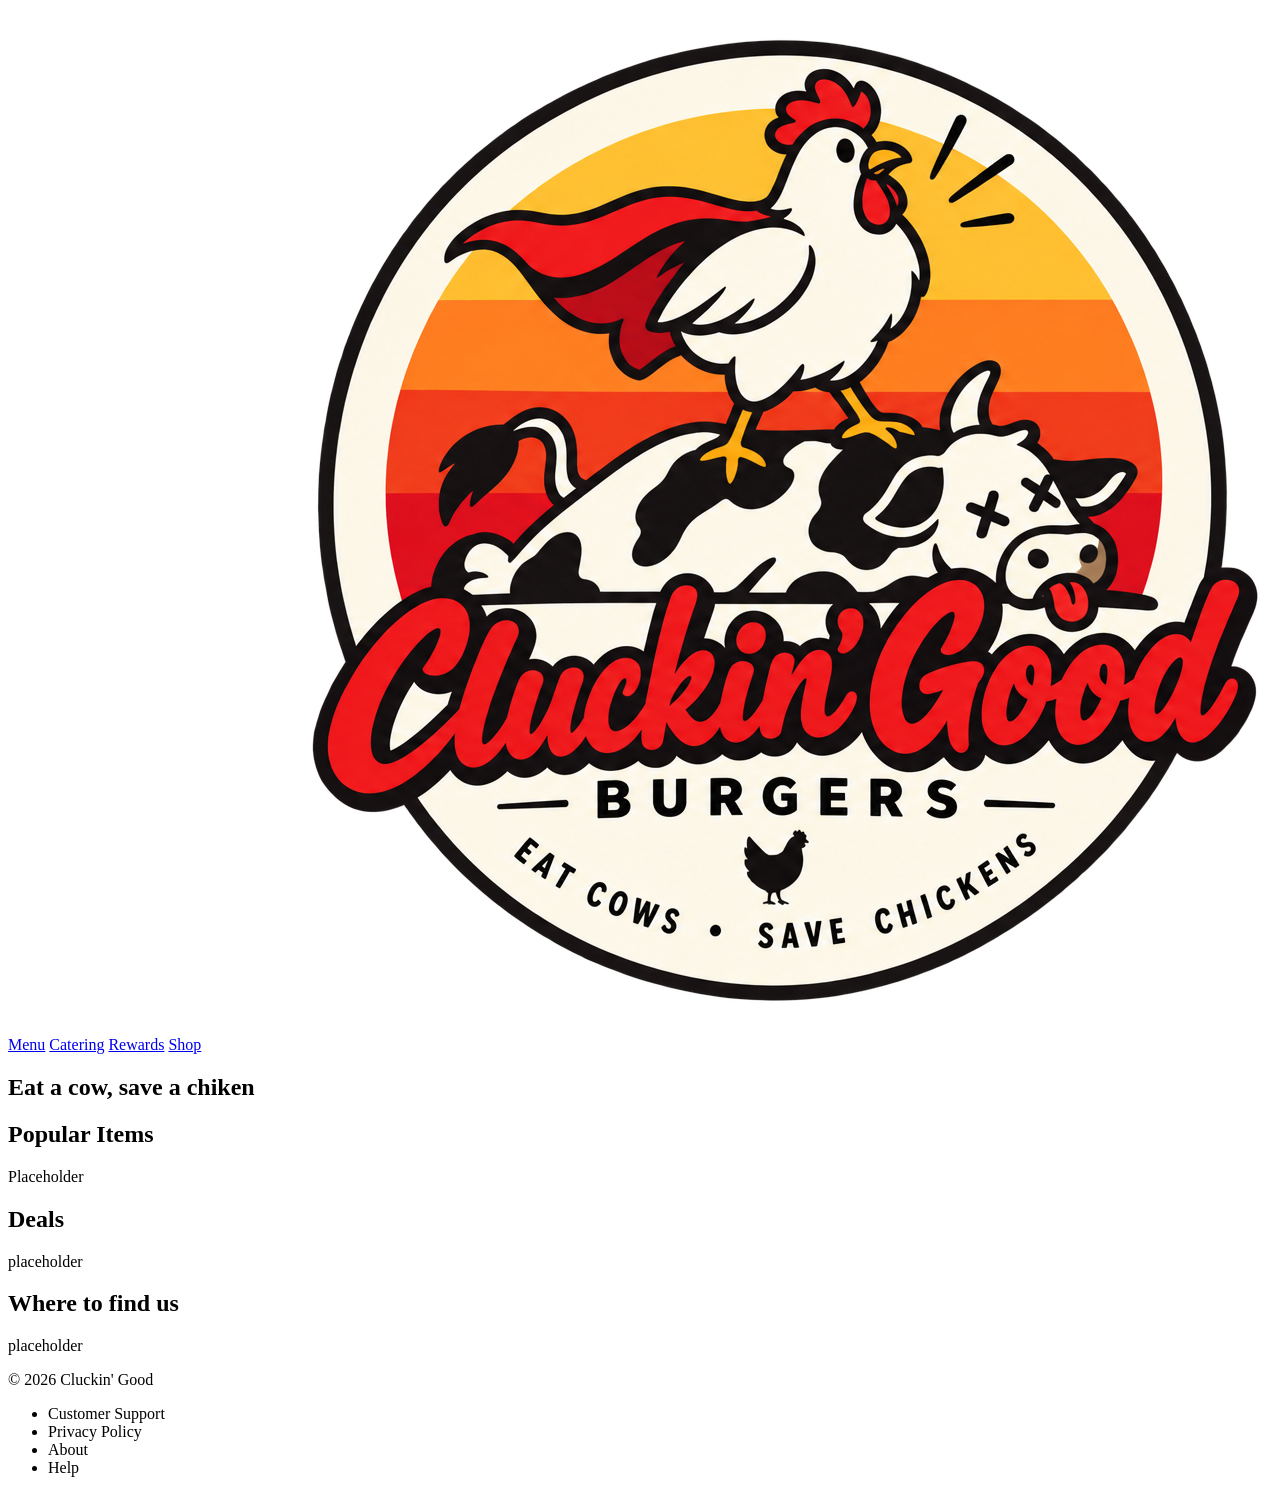
==== index.html @ f7edbb4a "structured main index, layout complete." ====
<!DOCTYPE html>
<html lang="en">
<head>
    <meta charset="UTF-8">
    <meta name="viewport" content="width=device-width, initial-scale=1.0">
    <title>Document</title>
</head>
<body>
    <header>
        <a class="logo"><img src="resources/logo.png"></a>
        <nav>
            <a href="#">Menu</a>
            <a href="#">Catering</a>
            <a href="#">Rewards</a>
            <a href="#">Shop</a>
        </nav>
    </header>
    <section class="hero">
        <h1>Eat a cow, save a chiken</h1>
    </section>
    <section class="popular">
        <h2>Popular Items</h2>
        <p>Placeholder</p>
        <div class="popImg">
            <figure class="images">
                <figcaption></figcaption>
            </figure>
            <figure class="images">
                <figcaption></figcaption>
            </figure>
            <figure class="images">
                <figcaption></figcaption>
            </figure>
        </div>
    </section>
    <section class="deals">
        <h2>Deals</h2>
        <p>placeholder</p>
        <div class="dealImg">
            <figure class="images">
                <figcaption></figcaption>
            </figure>
            <figure class="images">
                <figcaption></figcaption>
            </figure>
            <figure class="images">
                <figcaption></figcaption>
            </figure>
        </div>
    </section>
    <section class="location">
        <h2>Where to find us</h2>
        <p>placeholder</p>
        <div class="locImg">
            <figure class="images">
                <figcaption></figcaption>
            </figure>
            <figure class="images">
                <figcaption></figcaption>
            </figure>
            <figure class="images">
                <figcaption></figcaption>
            </figure>
        </div>
    </section>
    <footer>
        <p>&copy; 2026 Cluckin' Good</p>
        <ul class="legalNav">
            <li><a href="#"></a>Customer Support</li>
            <li><a href="#"></a>Privacy Policy</li>
            <li><a href="#"></a>About</li>
            <li><a href="#"></a>Help</li>
        </ul>
    </footer>
</body>
</html>
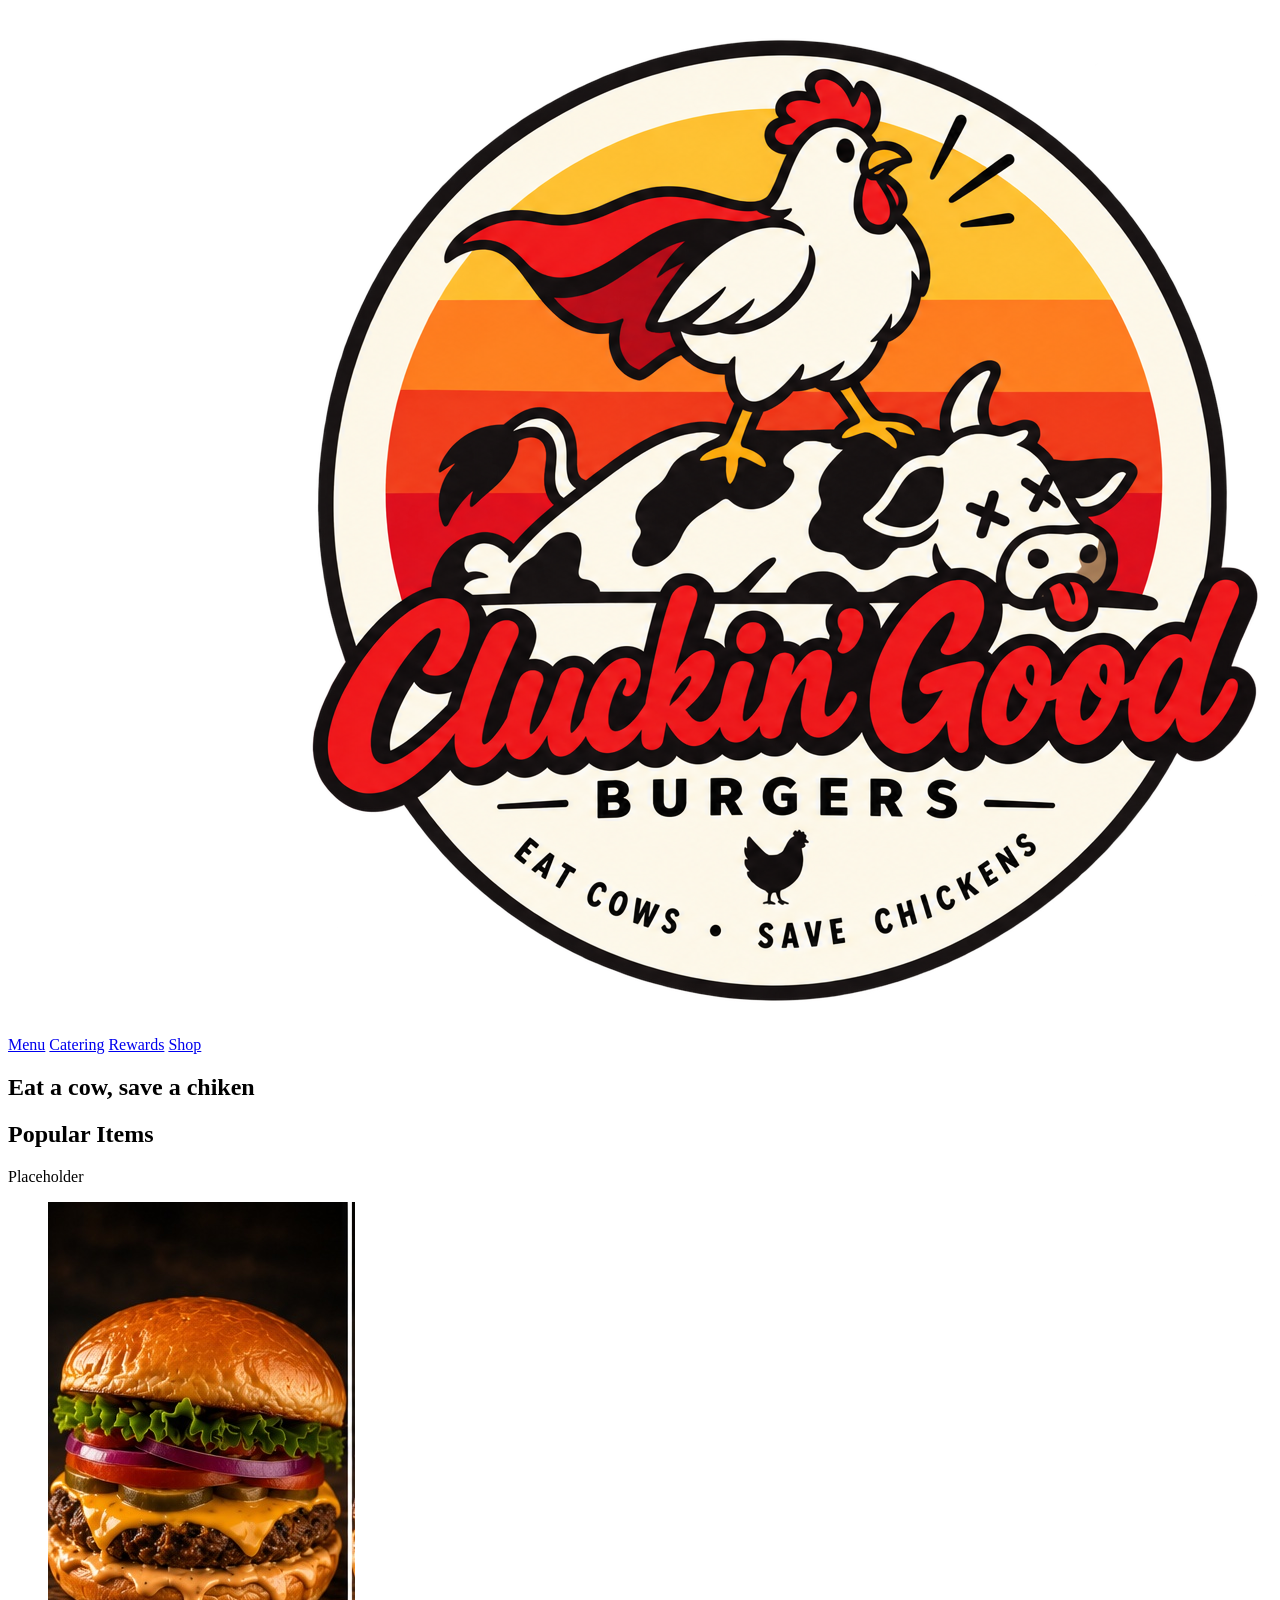
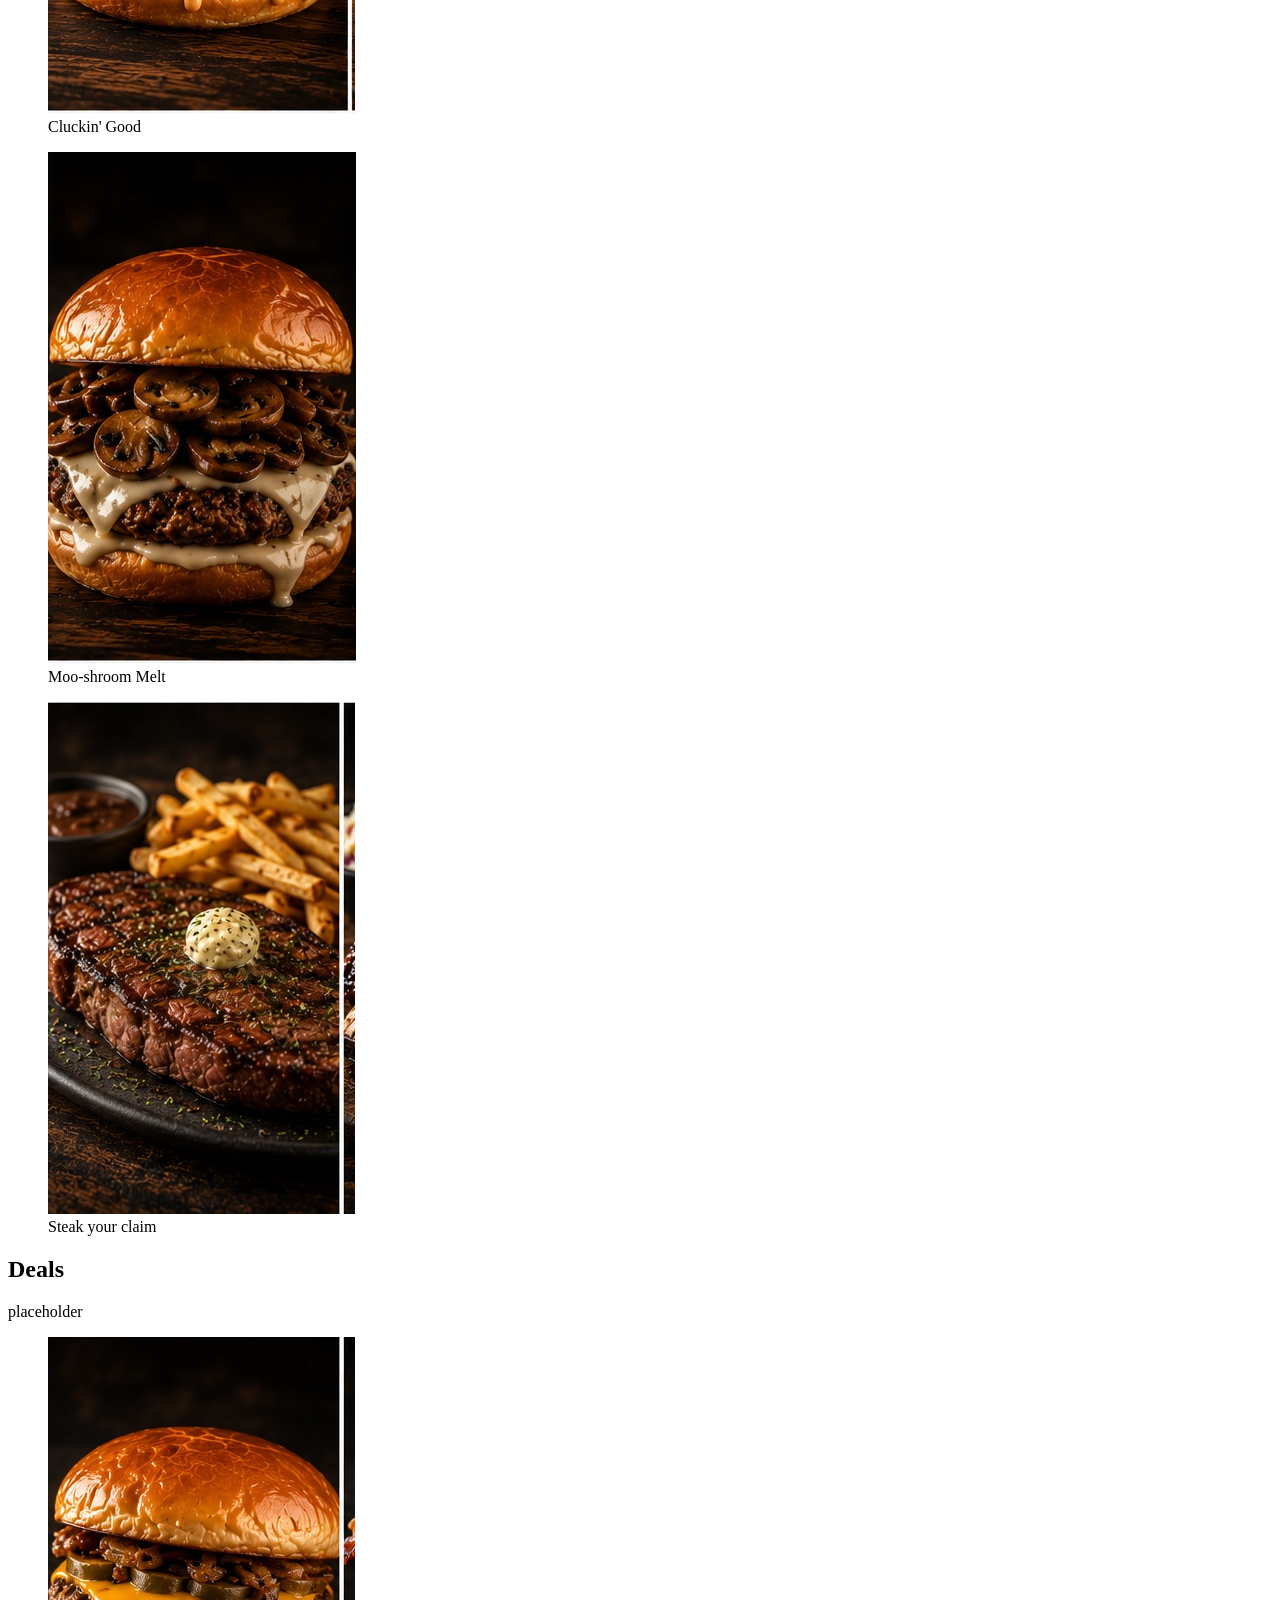
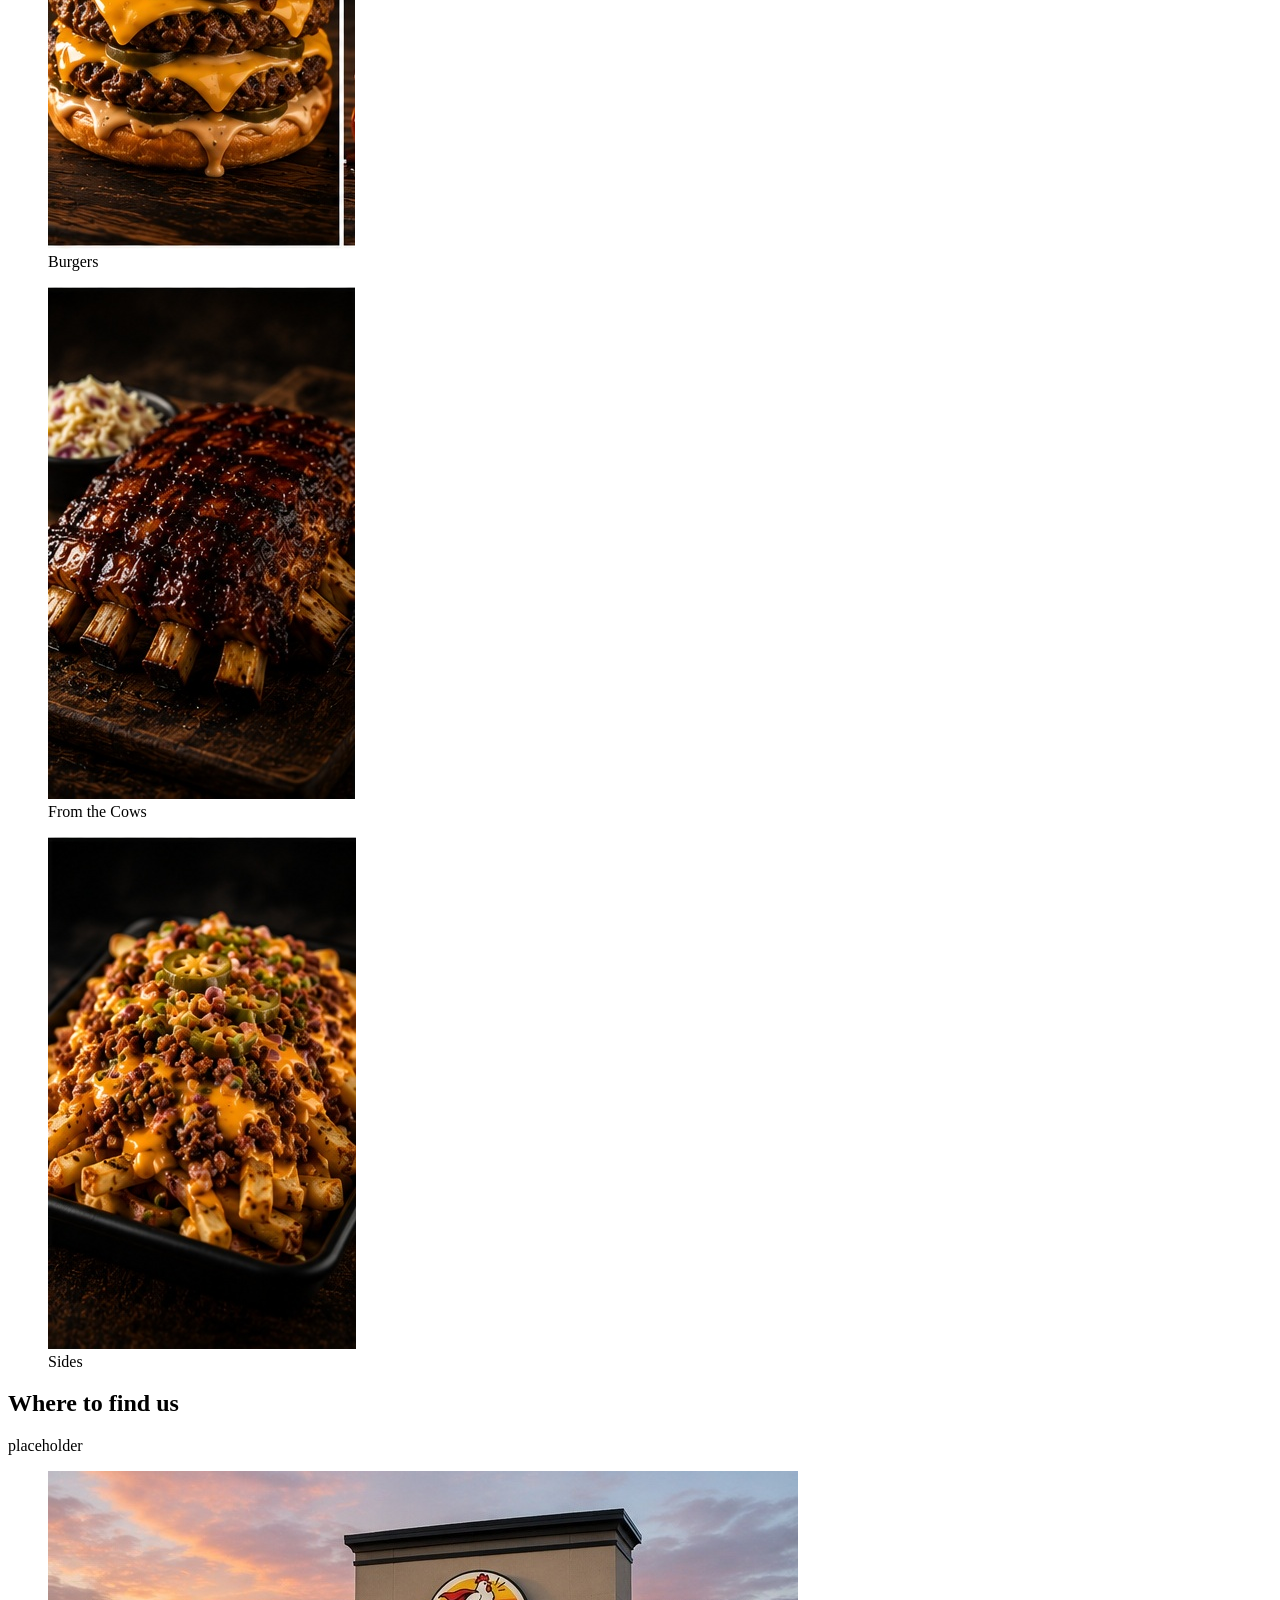
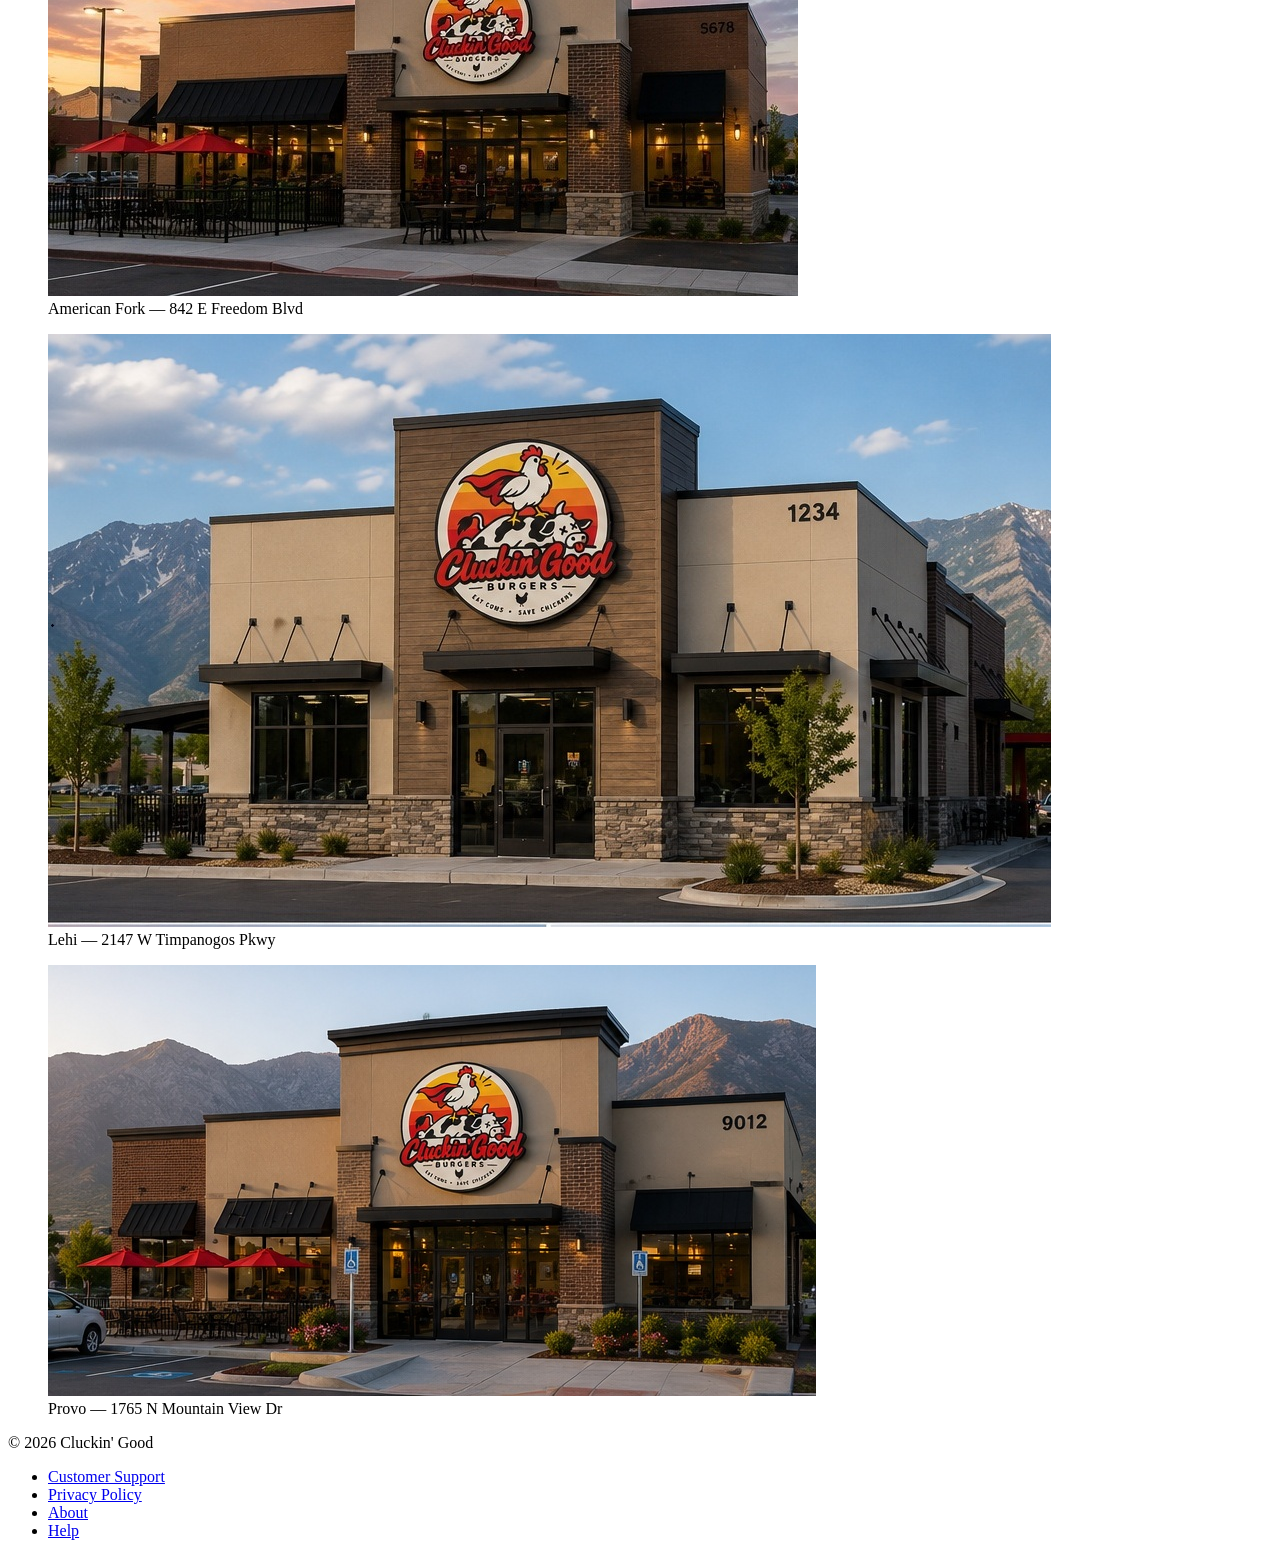
==== commit ba88f302: "generated menu items and banner. added all photos to index.html. created style css and menu.html" ====
--- a/index.html
+++ b/index.html
@@ -3,11 +3,12 @@
 <head>
     <meta charset="UTF-8">
     <meta name="viewport" content="width=device-width, initial-scale=1.0">
+    <link rel="stylesheet" href="style.css">
     <title>Document</title>
 </head>
 <body>
     <header>
-        <a class="logo"><img src="resources/logo.png"></a>
+        <a class="logo" href="#"><img src="resources/logo.png"></a>
         <nav>
             <a href="#">Menu</a>
             <a href="#">Catering</a>
@@ -23,28 +24,34 @@
         <p>Placeholder</p>
         <div class="popImg">
             <figure class="images">
-                <figcaption></figcaption>
+                <img src="resources/placeholder images/01_cluckin_good_menu.jpg" alt="The Cluckin' Good">
+                <figcaption>Cluckin' Good</figcaption>
             </figure>
             <figure class="images">
-                <figcaption></figcaption>
+                <img src="resources/placeholder images/05_cluckin_good_menu.jpg" alt="The Moo-shroom Melt">
+                <figcaption>Moo-shroom Melt</figcaption>
             </figure>
             <figure class="images">
-                <figcaption></figcaption>
+                <img src="resources/placeholder images/07_cluckin_good_menu.jpg" alt="The Steak your claim">
+                <figcaption>Steak your claim</figcaption>
             </figure>
         </div>
     </section>
-    <section class="deals">
+    <section class="menu">
         <h2>Deals</h2>
         <p>placeholder</p>
         <div class="dealImg">
-            <figure class="images">
-                <figcaption></figcaption>
+            <figure class="image">
+                <img src="resources/placeholder images/02_cluckin_good_menu.jpg" alt="Burgers">
+                <figcaption>Burgers</figcaption>
             </figure>
-            <figure class="images">
-                <figcaption></figcaption>
+            <figure class="image">
+                <img src="resources/placeholder images/08_cluckin_good_menu.jpg" alt="Not Burgers">
+                <figcaption>From the Cows</figcaption>
             </figure>
-            <figure class="images">
-                <figcaption></figcaption>
+            <figure class="image">
+                <img src="resources/placeholder images/10_cluckin_good_menu.jpg" alt="Sides">
+                <figcaption>Sides</figcaption>
             </figure>
         </div>
     </section>
@@ -52,24 +59,27 @@
         <h2>Where to find us</h2>
         <p>placeholder</p>
         <div class="locImg">
-            <figure class="images">
-                <figcaption></figcaption>
+            <figure class="image">
+                <img src="resources/cluckin_good_storefronts/cluckin_good_american_fork_storefront.jpg" alt="AF Storefront">
+                <figcaption>American Fork — 842 E Freedom Blvd</figcaption>
             </figure>
-            <figure class="images">
-                <figcaption></figcaption>
+            <figure class="image">
+                <img src="resources/cluckin_good_storefronts/cluckin_good_lehi_storefront.jpg" alt="Lehi Storefront">
+                <figcaption>Lehi — 2147 W Timpanogos Pkwy</figcaption>
             </figure>
-            <figure class="images">
-                <figcaption></figcaption>
+            <figure class="image">
+                <img src="resources/cluckin_good_storefronts/cluckin_good_provo_storefront.jpg" alt="Provo Storefront">
+                <figcaption>Provo — 1765 N Mountain View Dr</figcaption>
             </figure>
         </div>
     </section>
     <footer>
         <p>&copy; 2026 Cluckin' Good</p>
         <ul class="legalNav">
-            <li><a href="#"></a>Customer Support</li>
-            <li><a href="#"></a>Privacy Policy</li>
-            <li><a href="#"></a>About</li>
-            <li><a href="#"></a>Help</li>
+            <li><a href="#">Customer Support</a></li>
+            <li><a href="#">Privacy Policy</a></li>
+            <li><a href="#">About</a></li>
+            <li><a href="#">Help</a></li>
         </ul>
     </footer>
 </body>
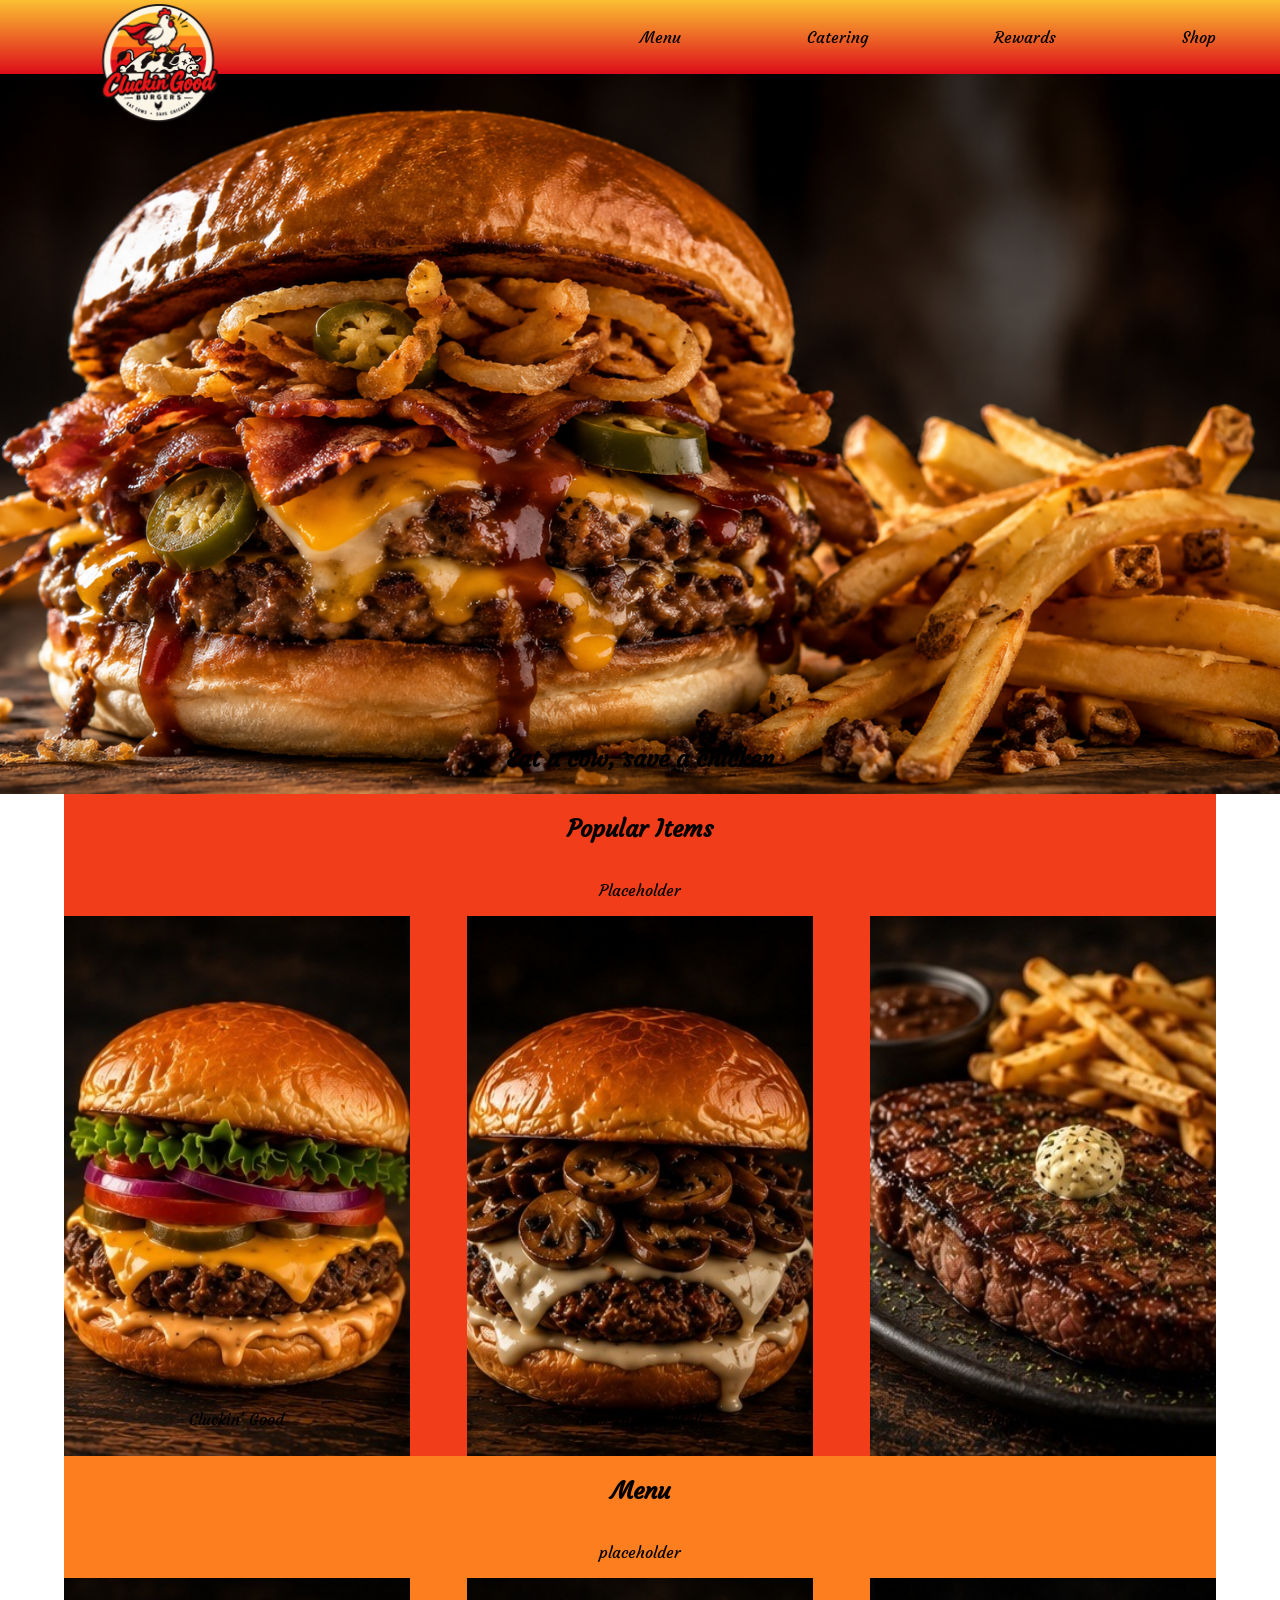
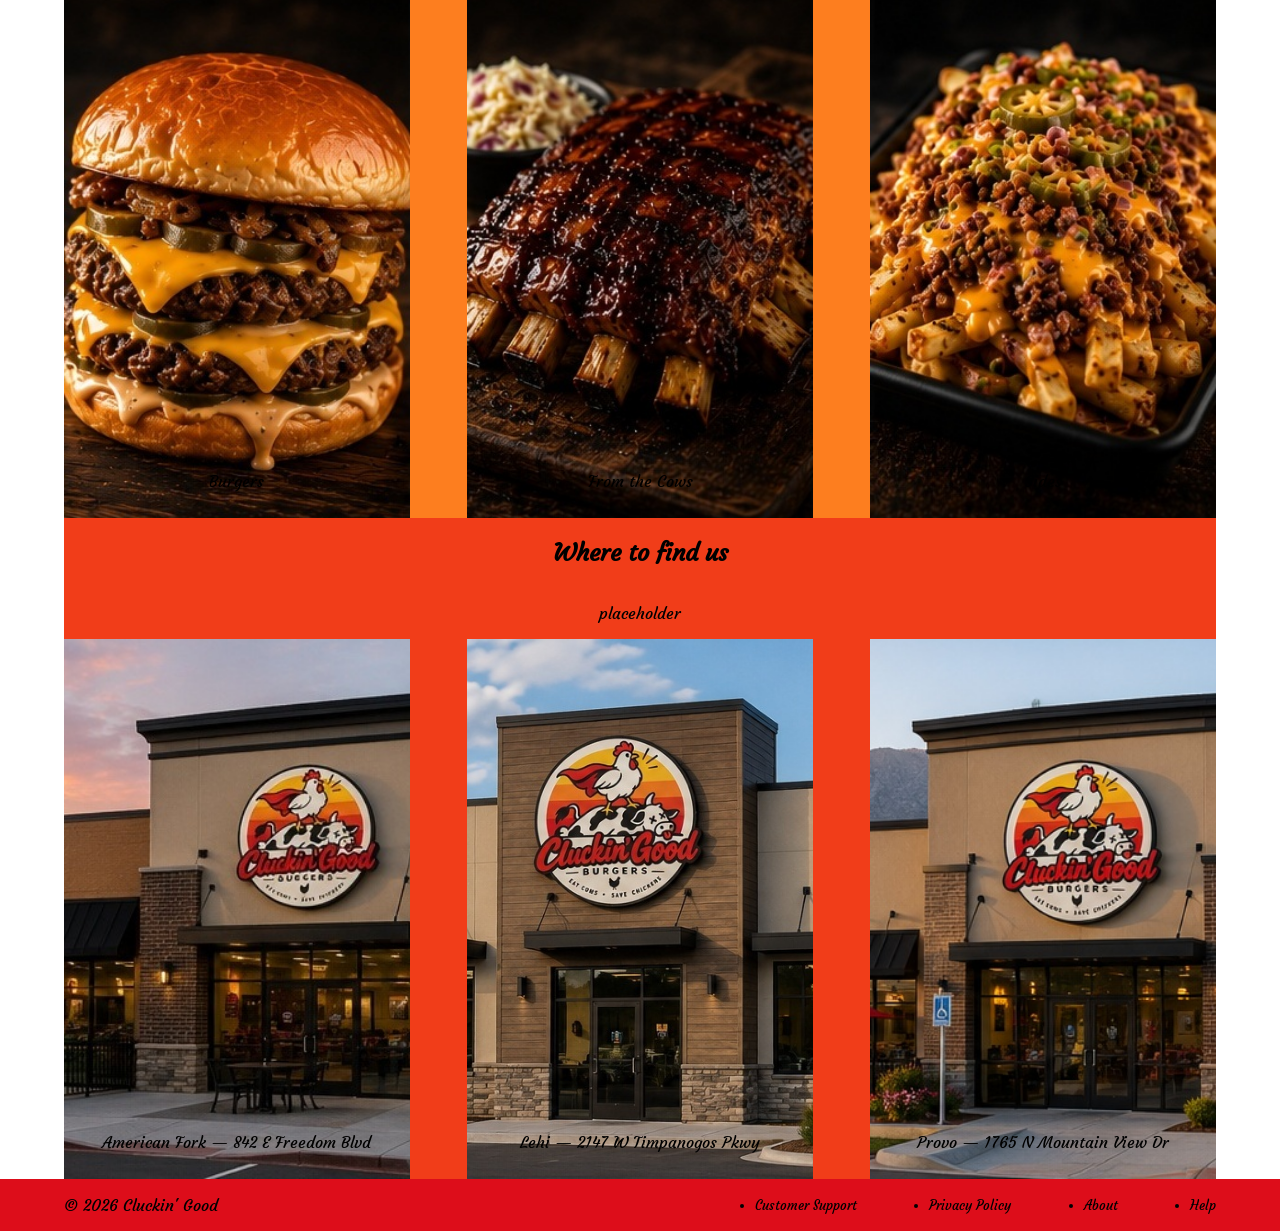
==== commit 586af1ec: "changed deals section to menu. spent way too much time in css and have most positioning done. workin" ====
--- a/index.html
+++ b/index.html
@@ -4,83 +4,95 @@
     <meta charset="UTF-8">
     <meta name="viewport" content="width=device-width, initial-scale=1.0">
     <link rel="stylesheet" href="style.css">
-    <title>Document</title>
+    <title>Cluckin' Good</title>
 </head>
 <body>
     <header>
-        <a class="logo" href="#"><img src="resources/logo.png"></a>
-        <nav>
-            <a href="#">Menu</a>
-            <a href="#">Catering</a>
-            <a href="#">Rewards</a>
-            <a href="#">Shop</a>
-        </nav>
+        <div class="navcontainer">
+            <a class="logolink" href="#"><img class="logo" src="resources/logo.png"></a>
+            <nav>
+                <a href="#">Menu</a>
+                <a href="#">Catering</a>
+                <a href="#">Rewards</a>
+                <a href="#">Shop</a>
+            </nav>
+        </div>
     </header>
-    <section class="hero">
-        <h1>Eat a cow, save a chiken</h1>
-    </section>
-    <section class="popular">
-        <h2>Popular Items</h2>
-        <p>Placeholder</p>
-        <div class="popImg">
-            <figure class="images">
-                <img src="resources/placeholder images/01_cluckin_good_menu.jpg" alt="The Cluckin' Good">
-                <figcaption>Cluckin' Good</figcaption>
-            </figure>
-            <figure class="images">
-                <img src="resources/placeholder images/05_cluckin_good_menu.jpg" alt="The Moo-shroom Melt">
-                <figcaption>Moo-shroom Melt</figcaption>
-            </figure>
-            <figure class="images">
-                <img src="resources/placeholder images/07_cluckin_good_menu.jpg" alt="The Steak your claim">
-                <figcaption>Steak your claim</figcaption>
-            </figure>
+    <main>
+        <section class="hero">
+            <h1>Eat a cow, save a chicken</h1>
+        </section>
+        <div class="sectcontainer">
+            <section class="popular">
+                <h2>Popular Items</h2>
+                <p>Placeholder</p>
+                <div class="popImg">
+                    <figure class="image">
+                        <img src="resources/placeholder images/01_cluckin_good_menu.jpg" alt="The Cluckin' Good">
+                        <figcaption>Cluckin' Good</figcaption>
+                    </figure>
+                    <figure class="image">
+                        <img src="resources/placeholder images/05_cluckin_good_menu.jpg" alt="The Moo-shroom Melt">
+                        <figcaption>Moo-shroom Melt</figcaption>
+                    </figure>
+                    <figure class="image">
+                        <img src="resources/placeholder images/07_cluckin_good_menu.jpg" alt="The Steak your claim">
+                        <figcaption>Steak your claim</figcaption>
+                    </figure>
+                </div>
+            </section>
         </div>
-    </section>
-    <section class="menu">
-        <h2>Deals</h2>
-        <p>placeholder</p>
-        <div class="dealImg">
-            <figure class="image">
-                <img src="resources/placeholder images/02_cluckin_good_menu.jpg" alt="Burgers">
-                <figcaption>Burgers</figcaption>
-            </figure>
-            <figure class="image">
-                <img src="resources/placeholder images/08_cluckin_good_menu.jpg" alt="Not Burgers">
-                <figcaption>From the Cows</figcaption>
-            </figure>
-            <figure class="image">
-                <img src="resources/placeholder images/10_cluckin_good_menu.jpg" alt="Sides">
-                <figcaption>Sides</figcaption>
-            </figure>
+        <div class="sectcontainer">
+            <section class="menu">
+                <h2>Menu</h2>
+                <p>placeholder</p>
+                <div class="dealImg">
+                    <figure class="image">
+                        <img src="resources/placeholder images/02_cluckin_good_menu.jpg" alt="Burgers">
+                        <figcaption>Burgers</figcaption>
+                    </figure>
+                    <figure class="image">
+                        <img src="resources/placeholder images/08_cluckin_good_menu.jpg" alt="Not Burgers">
+                        <figcaption>From the Cows</figcaption>
+                    </figure>
+                    <figure class="image">
+                        <img src="resources/placeholder images/10_cluckin_good_menu.jpg" alt="Sides">
+                        <figcaption>Sides</figcaption>
+                    </figure>
+                </div>
+            </section>
         </div>
-    </section>
-    <section class="location">
-        <h2>Where to find us</h2>
-        <p>placeholder</p>
-        <div class="locImg">
-            <figure class="image">
-                <img src="resources/cluckin_good_storefronts/cluckin_good_american_fork_storefront.jpg" alt="AF Storefront">
-                <figcaption>American Fork — 842 E Freedom Blvd</figcaption>
-            </figure>
-            <figure class="image">
-                <img src="resources/cluckin_good_storefronts/cluckin_good_lehi_storefront.jpg" alt="Lehi Storefront">
-                <figcaption>Lehi — 2147 W Timpanogos Pkwy</figcaption>
-            </figure>
-            <figure class="image">
-                <img src="resources/cluckin_good_storefronts/cluckin_good_provo_storefront.jpg" alt="Provo Storefront">
-                <figcaption>Provo — 1765 N Mountain View Dr</figcaption>
-            </figure>
+        <div class="sectcontainer">
+            <section class="location">
+                <h2>Where to find us</h2>
+                <p>placeholder</p>
+                <div class="localImg">
+                    <figure class="image">
+                        <img src="resources/cluckin_good_storefronts/cluckin_good_american_fork_storefront.jpg" alt="AF Storefront">
+                        <figcaption>American Fork — 842 E Freedom Blvd</figcaption>
+                    </figure>
+                    <figure class="image">
+                        <img src="resources/cluckin_good_storefronts/cluckin_good_lehi_storefront.jpg" alt="Lehi Storefront">
+                        <figcaption>Lehi — 2147 W Timpanogos Pkwy</figcaption>
+                    </figure>
+                    <figure class="image">
+                        <img src="resources/cluckin_good_storefronts/cluckin_good_provo_storefront.jpg" alt="Provo Storefront">
+                        <figcaption>Provo — 1765 N Mountain View Dr</figcaption>
+                    </figure>
+                </div>
+            </section>
         </div>
-    </section>
+    </main>
     <footer>
-        <p>&copy; 2026 Cluckin' Good</p>
-        <ul class="legalNav">
-            <li><a href="#">Customer Support</a></li>
-            <li><a href="#">Privacy Policy</a></li>
-            <li><a href="#">About</a></li>
-            <li><a href="#">Help</a></li>
-        </ul>
+        <div>
+            <p>&copy; 2026 Cluckin' Good</p>
+            <ul class="legalNav">
+                <li><a href="#">Customer Support</a></li>
+                <li><a href="#">Privacy Policy</a></li>
+                <li><a href="#">About</a></li>
+                <li><a href="#">Help</a></li>
+            </ul>
+            </div>
     </footer>
 </body>
 </html>
--- a/style.css
+++ b/style.css
@@ -0,0 +1,176 @@
+@font-face {
+    font-family: "Yellowtail";
+    src: url("resources/Yellowtail/Yellowtail-Regular.ttf") format("truetype");
+}
+
+@font-face {
+    font-family: "Courgette";
+    src: url("resources/Courgette/Courgette-Regular.ttf") format("truetype");
+}
+
+body{
+    margin: 0;
+    color: #000;
+    background-color: #fff;
+    font-family: "Courgette", Verdana, Geneva, Tahoma, sans-serif; ;
+}
+
+header{
+    display:flex;
+    position: sticky;
+    align-items: center;
+    justify-content: center;
+    z-index: 100;
+    top: 0;
+    width: 100%;
+    height: fit-content;
+    background-image: linear-gradient(to bottom, #FCC032, #DD0D1A);
+    font-family: "Yellowtail", inherit;
+}
+
+.navcontainer {
+    display: flex;
+    justify-content: space-between;
+    align-items: center;
+    width: 90%;
+    height: fit-content;
+}
+
+.logolink {
+    width: 50%;
+    /* border-radius: 50%; */
+    display: flex;
+    justify-content: left;
+    align-items: center;
+}
+
+.logo {
+    flex: 1 1 auto;
+    width: auto;
+    height: 170%;
+    position: absolute;
+    top: 0;
+}
+
+nav {
+    display: flex;
+    align-items: center;
+    justify-content: space-between;
+    /* gap: 3vw; */
+    width: 50%;
+    padding: 3vh 0;
+}
+
+a{
+    text-decoration: none;
+    color: inherit;
+    transition: 1s;
+}
+
+a:hover {
+    font-family: "Yellowtail";
+}
+
+.hero {
+    width: 100%;
+    display: flex;
+    justify-content: center;
+    align-items:flex-end;
+    height: 80vh;
+    background-image: url("resources/Banner.png");
+    background-position: center;
+    background-size: cover;
+}
+
+.sectcontainer{
+    width: 100%;
+    display: flex;
+    justify-content: center;
+    align-items: center;
+}
+
+.sectcontainer > section {
+    display: flex;
+    flex-direction: column;
+    justify-content: center;
+    align-items: center;
+    width: 90%;
+
+}
+
+.popular {
+    background-color: #F13D19;
+}
+
+.menu {
+    background-color: #FD7E1F;
+   
+}
+
+.location {
+    background-color: #F13D19;
+}
+
+.sectcontainer div {
+    display: flex;
+    justify-content: space-between;
+    align-items: center;
+}
+
+section > div {
+    width: 100%;
+}
+
+.image {
+    width: 30%;
+    height: 60vh;
+    margin: 0;
+    align-content: center;
+      position: relative;
+}
+
+.image > img{
+    display: flex;
+    flex-direction: row;
+    align-items: center;
+    justify-content: center;
+    width: 100%;
+    height: 60vh;
+    object-fit: cover;
+    margin: 0;
+}
+
+figcaption {
+    position: absolute;
+    display: flex;
+    bottom: 0;
+    width: 100%;
+    padding: 3vh 0;
+    align-content: center;
+    justify-content: center;
+}
+
+footer{
+     width: 100%;
+    display: flex;
+    justify-content: center;
+    align-items: center;
+    height: fit-content;
+    background-color: #DD0D1A;
+}
+
+footer > div {
+    display: flex;
+    justify-content: space-between;
+    align-items: center;
+    width: 90%;
+    height: fit-content;
+}
+
+ul {
+    width: 40%;
+    display: flex;
+    justify-content: space-between;
+    text-decoration: none;
+    font-size: small;
+}
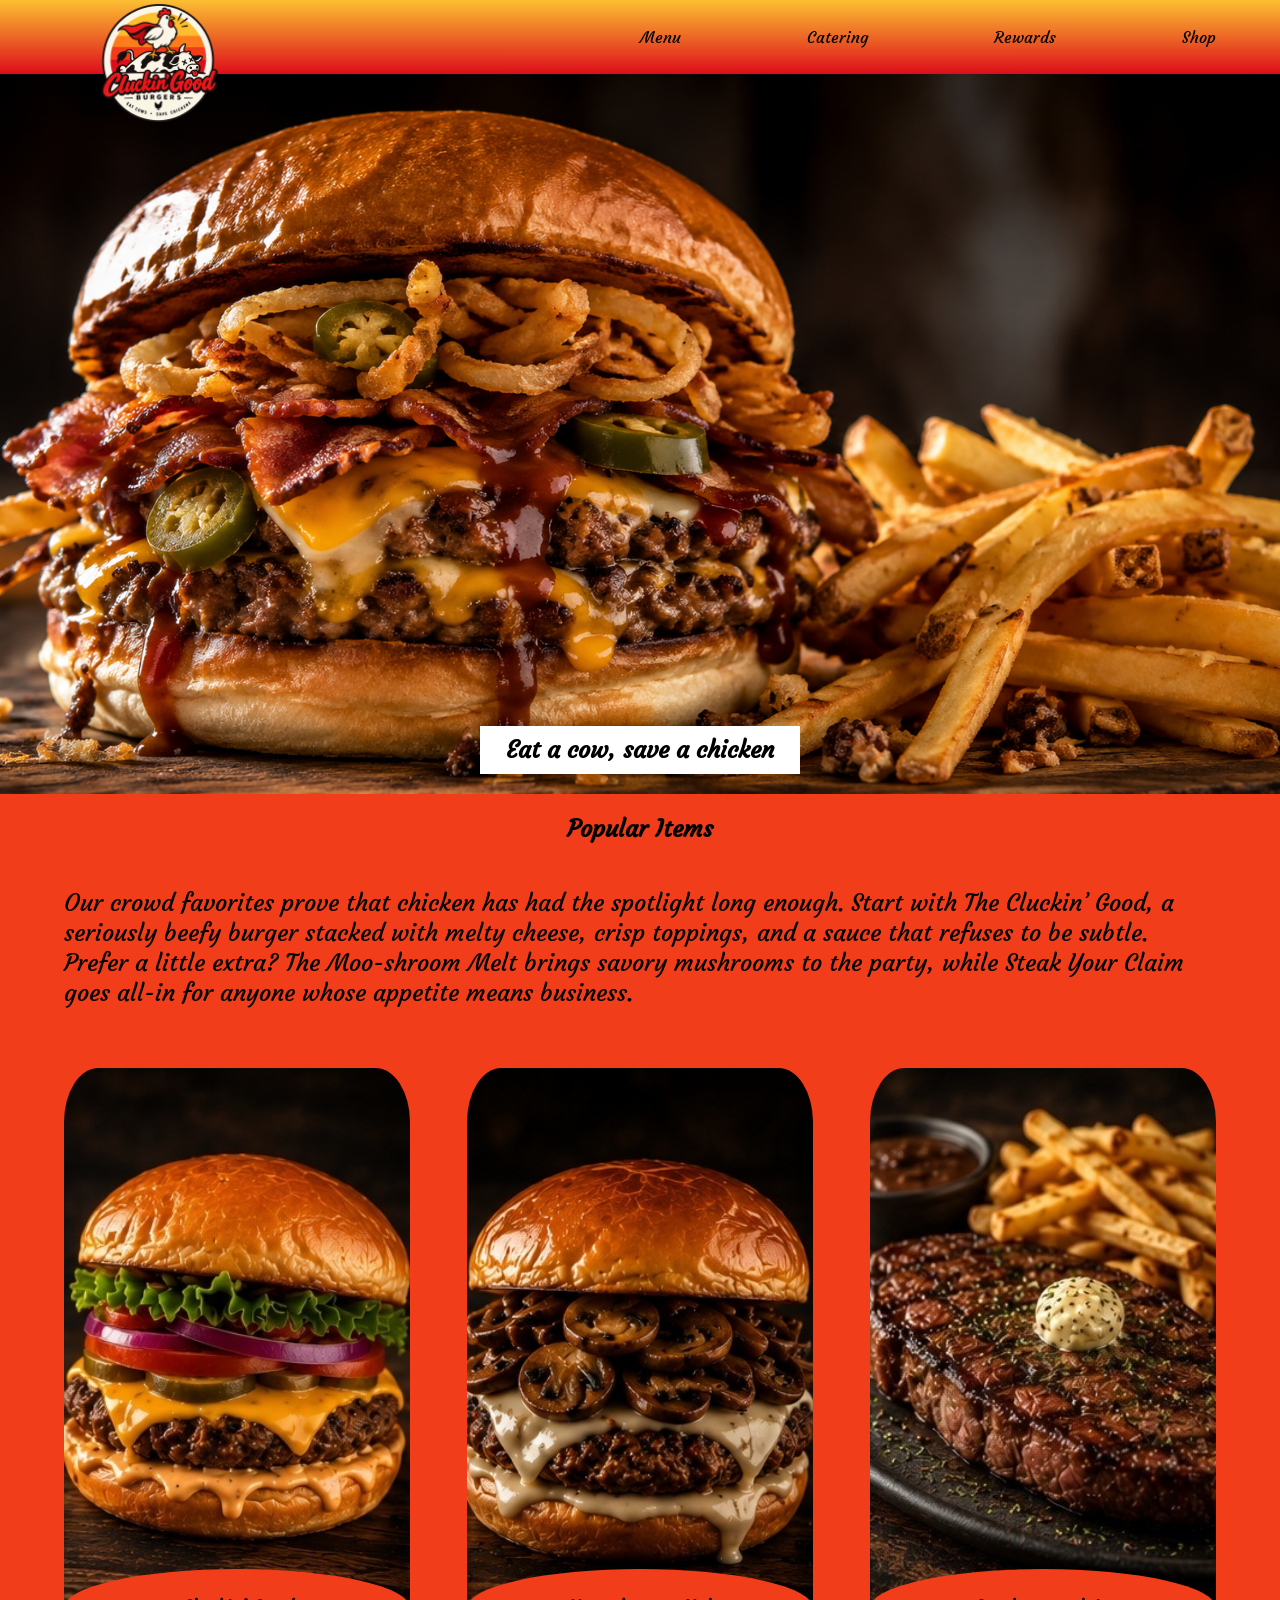
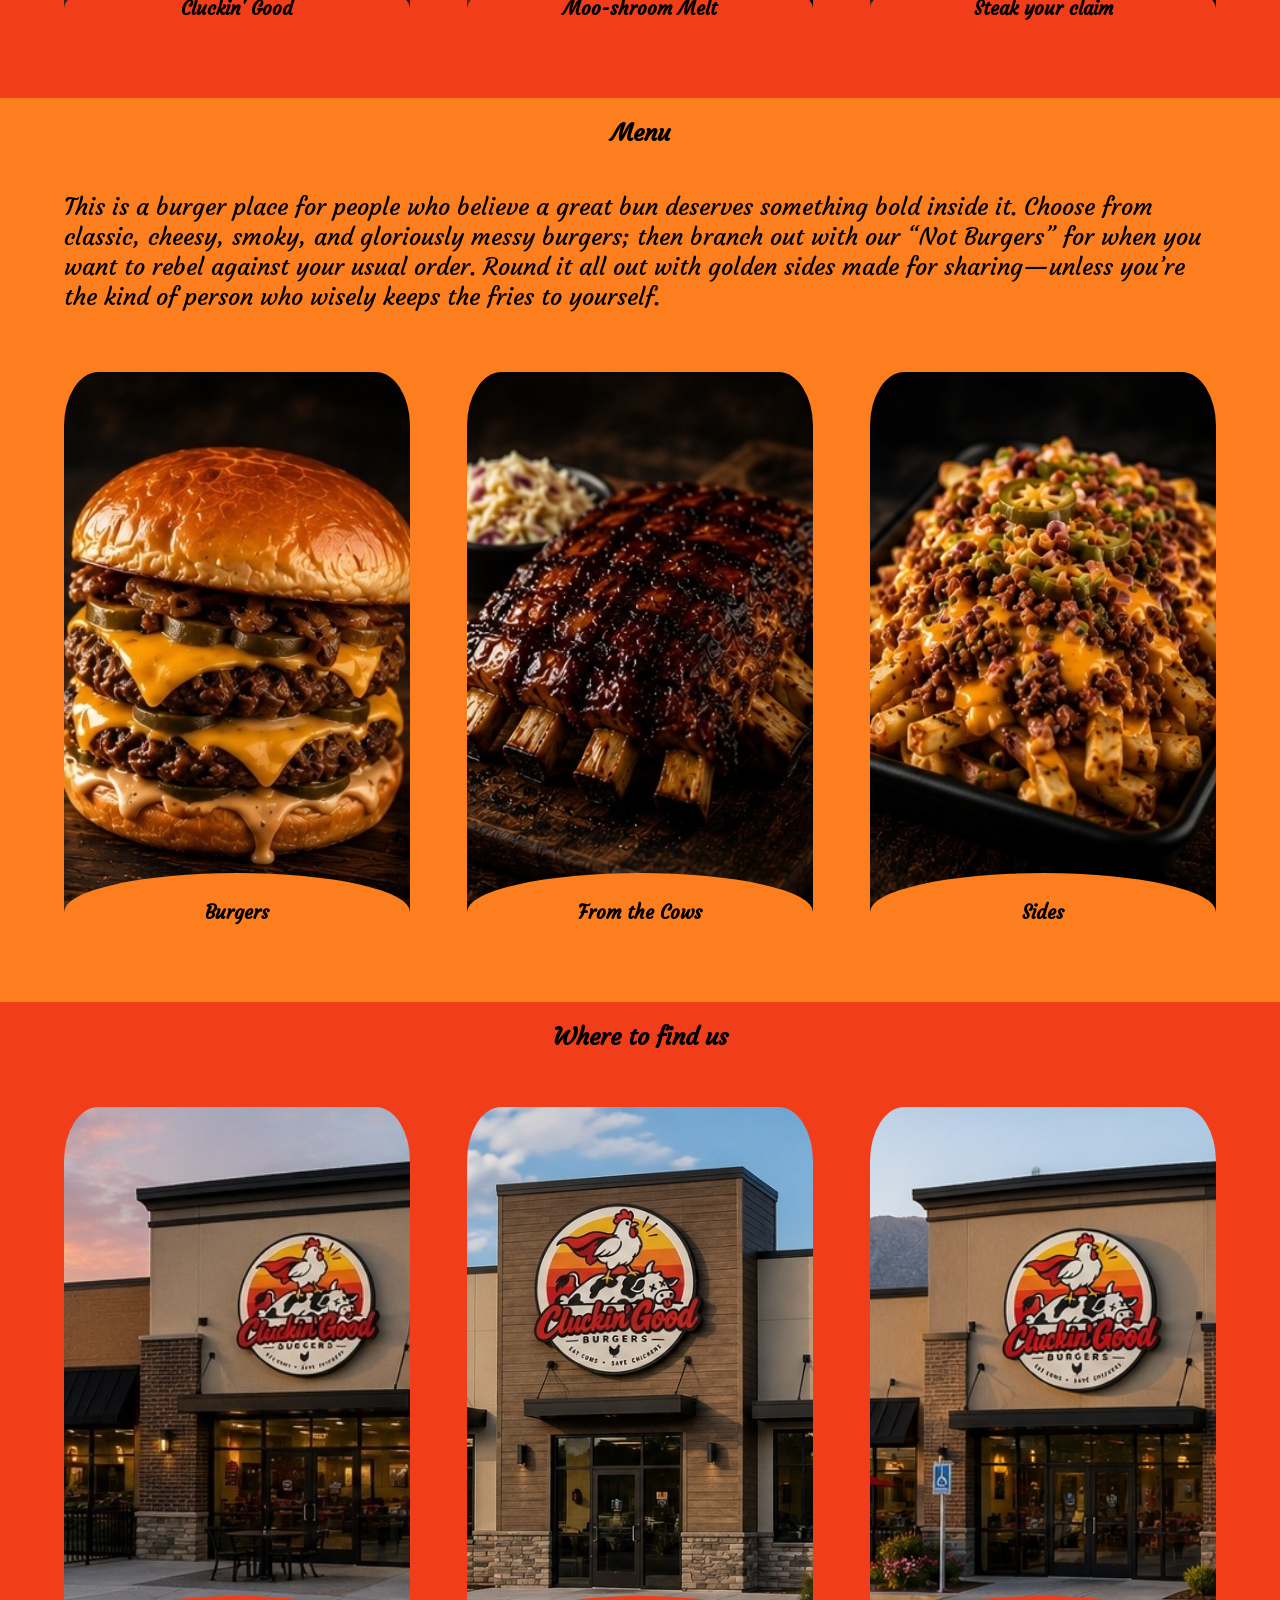
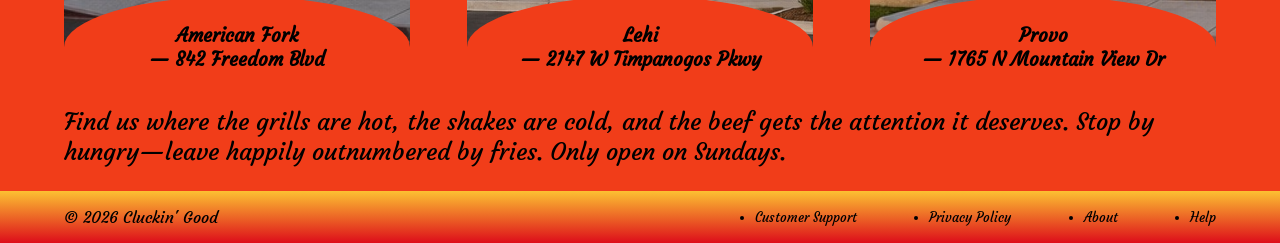
==== commit 77e5fc34: "finished index.html except for links. renamed image folder." ====
--- a/index.html
+++ b/index.html
@@ -9,7 +9,7 @@
 <body>
     <header>
         <div class="navcontainer">
-            <a class="logolink" href="#"><img class="logo" src="resources/logo.png"></a>
+            <a class="logolink" href="#"><img class="logo" src="resources/logo.png" alt="the Cluckin' Good Logo"></a>
             <nav>
                 <a href="#">Menu</a>
                 <a href="#">Catering</a>
@@ -25,18 +25,24 @@
         <div class="sectcontainer">
             <section class="popular">
                 <h2>Popular Items</h2>
-                <p>Placeholder</p>
+                <p>
+                    Our crowd favorites prove that chicken has had the spotlight long enough.
+                    Start with The Cluckin’ Good, a seriously beefy burger stacked with melty cheese,
+                    crisp toppings, and a sauce that refuses to be subtle. Prefer a little extra?
+                    The Moo-shroom Melt brings savory mushrooms to the party,
+                    while Steak Your Claim goes all-in for anyone whose appetite means business.
+                </p>
                 <div class="popImg">
                     <figure class="image">
-                        <img src="resources/placeholder images/01_cluckin_good_menu.jpg" alt="The Cluckin' Good">
+                        <img src="resources/placeholder_images/01_cluckin_good_menu.jpg" alt="The Cluckin' Good">
                         <figcaption>Cluckin' Good</figcaption>
                     </figure>
                     <figure class="image">
-                        <img src="resources/placeholder images/05_cluckin_good_menu.jpg" alt="The Moo-shroom Melt">
+                        <img src="resources/placeholder_images/05_cluckin_good_menu.jpg" alt="The Moo-shroom Melt">
                         <figcaption>Moo-shroom Melt</figcaption>
                     </figure>
                     <figure class="image">
-                        <img src="resources/placeholder images/07_cluckin_good_menu.jpg" alt="The Steak your claim">
+                        <img src="resources/placeholder_images/07_cluckin_good_menu.jpg" alt="The Steak your claim">
                         <figcaption>Steak your claim</figcaption>
                     </figure>
                 </div>
@@ -45,18 +51,23 @@
         <div class="sectcontainer">
             <section class="menu">
                 <h2>Menu</h2>
-                <p>placeholder</p>
+                <p>
+                    This is a burger place for people who believe a great bun deserves something bold inside it.
+                    Choose from classic, cheesy, smoky, and gloriously messy burgers; then branch out with our 
+                    “Not Burgers” for when you want to rebel against your usual order. Round it all out with golden sides
+                     made for sharing—unless you’re the kind of person who wisely keeps the fries to yourself.
+                </p>
                 <div class="dealImg">
                     <figure class="image">
-                        <img src="resources/placeholder images/02_cluckin_good_menu.jpg" alt="Burgers">
+                        <img src="resources/placeholder_images/02_cluckin_good_menu.jpg" alt="Burgers">
                         <figcaption>Burgers</figcaption>
                     </figure>
                     <figure class="image">
-                        <img src="resources/placeholder images/08_cluckin_good_menu.jpg" alt="Not Burgers">
+                        <img src="resources/placeholder_images/08_cluckin_good_menu.jpg" alt="Not Burgers">
                         <figcaption>From the Cows</figcaption>
                     </figure>
                     <figure class="image">
-                        <img src="resources/placeholder images/10_cluckin_good_menu.jpg" alt="Sides">
+                        <img src="resources/placeholder_images/10_cluckin_good_menu.jpg" alt="Sides">
                         <figcaption>Sides</figcaption>
                     </figure>
                 </div>
@@ -65,21 +76,24 @@
         <div class="sectcontainer">
             <section class="location">
                 <h2>Where to find us</h2>
-                <p>placeholder</p>
                 <div class="localImg">
                     <figure class="image">
                         <img src="resources/cluckin_good_storefronts/cluckin_good_american_fork_storefront.jpg" alt="AF Storefront">
-                        <figcaption>American Fork — 842 E Freedom Blvd</figcaption>
+                        <figcaption>American Fork <br> — 842 Freedom Blvd</figcaption>
                     </figure>
                     <figure class="image">
                         <img src="resources/cluckin_good_storefronts/cluckin_good_lehi_storefront.jpg" alt="Lehi Storefront">
-                        <figcaption>Lehi — 2147 W Timpanogos Pkwy</figcaption>
+                        <figcaption>Lehi <br> — 2147 W Timpanogos Pkwy</figcaption>
                     </figure>
                     <figure class="image">
                         <img src="resources/cluckin_good_storefronts/cluckin_good_provo_storefront.jpg" alt="Provo Storefront">
-                        <figcaption>Provo — 1765 N Mountain View Dr</figcaption>
+                        <figcaption>Provo <br> — 1765 N Mountain View Dr</figcaption>
                     </figure>
                 </div>
+                    <p>
+                    Find us where the grills are hot, the shakes are cold, and the beef gets the attention it deserves.
+                    Stop by hungry—leave happily outnumbered by fries. Only open on Sundays.
+                </p>
             </section>
         </div>
     </main>
--- a/style.css
+++ b/style.css
@@ -67,9 +67,9 @@
     transition: 1s;
 }
 
-a:hover {
+/* a:hover {
     font-family: "Yellowtail";
-}
+} */
 
 .hero {
     width: 100%;
@@ -82,6 +82,11 @@
     background-size: cover;
 }
 
+h1 {
+    background-color: #fff;
+    padding: 1vh 2vw;
+}
+
 .sectcontainer{
     width: 100%;
     display: flex;
@@ -94,7 +99,7 @@
     flex-direction: column;
     justify-content: center;
     align-items: center;
-    width: 90%;
+    width: 100%;
 
 }
 
@@ -118,7 +123,13 @@
 }
 
 section > div {
-    width: 100%;
+    width: 90%;
+    margin: 4vh 5vw 8vh;
+}
+
+section > p {
+    width: 90%;
+    font-size: 1.5rem;
 }
 
 .image {
@@ -126,7 +137,7 @@
     height: 60vh;
     margin: 0;
     align-content: center;
-      position: relative;
+    position: relative;
 }
 
 .image > img{
@@ -138,25 +149,58 @@
     height: 60vh;
     object-fit: cover;
     margin: 0;
+    border-top-right-radius: 10%;
+    border-top-left-radius: 10%;
+}
+
+.popImg , .dealImg {
+    margin-bottom: 10vh;
+}
+
+.localImg {
+    margin-bottom: 4vh;
+}
+
+.location > p {
+    margin-bottom: 5vh 0;
 }
 
 figcaption {
     position: absolute;
     display: flex;
     bottom: 0;
+    transform:translateY(50%);
     width: 100%;
     padding: 3vh 0;
     align-content: center;
     justify-content: center;
+    background-color: #fff;
+    font-size: 1.2rem;
+    font-weight: 600;
+    border-radius: 100% 100% 0% 0%;
+}
+
+.popular figcaption {
+    background-color: #F13D19;
+}
+
+.menu figcaption{
+    background-color: #FD7E1F;
+}
+
+.location figcaption {
+    background-color: #F13D19;
+    text-align: center;
 }
 
 footer{
-     width: 100%;
-    display: flex;
-    justify-content: center;
-    align-items: center;
-    height: fit-content;
-    background-color: #DD0D1A;
+    swidth: 100%;
+    display: flex;
+    justify-content: center;
+    align-items: center;
+    height: fit-content;
+    background-image: linear-gradient(to bottom, #FCC032, #DD0D1A);
+    bottom: 0;
 }
 
 footer > div {
@@ -174,3 +218,44 @@
     text-decoration: none;
     font-size: small;
 }
+
+@media (max-width: 767px) {
+    body{
+        width: 100%;
+    }
+    .logo{
+        height: 100%;
+    }
+    .image{
+        height: 40vh;
+    }
+    .image > img {
+        height: 100%;
+    }
+    figcaption {
+        bottom: 0;
+        transform: translateY(50%);
+    }
+    .location figcaption {
+        font-size: .9rem;
+    }
+}
+
+@media (max-width: 450px) {
+    body{
+        width: 100%;
+    }
+
+    .image{
+        height: 20vh;
+    }
+    .image > img {
+        height: 100%;
+    }
+    figcaption {
+        bottom: 0;
+        transform: translateY(50%);
+        margin: 0;
+        height: .1vh;
+    }
+}
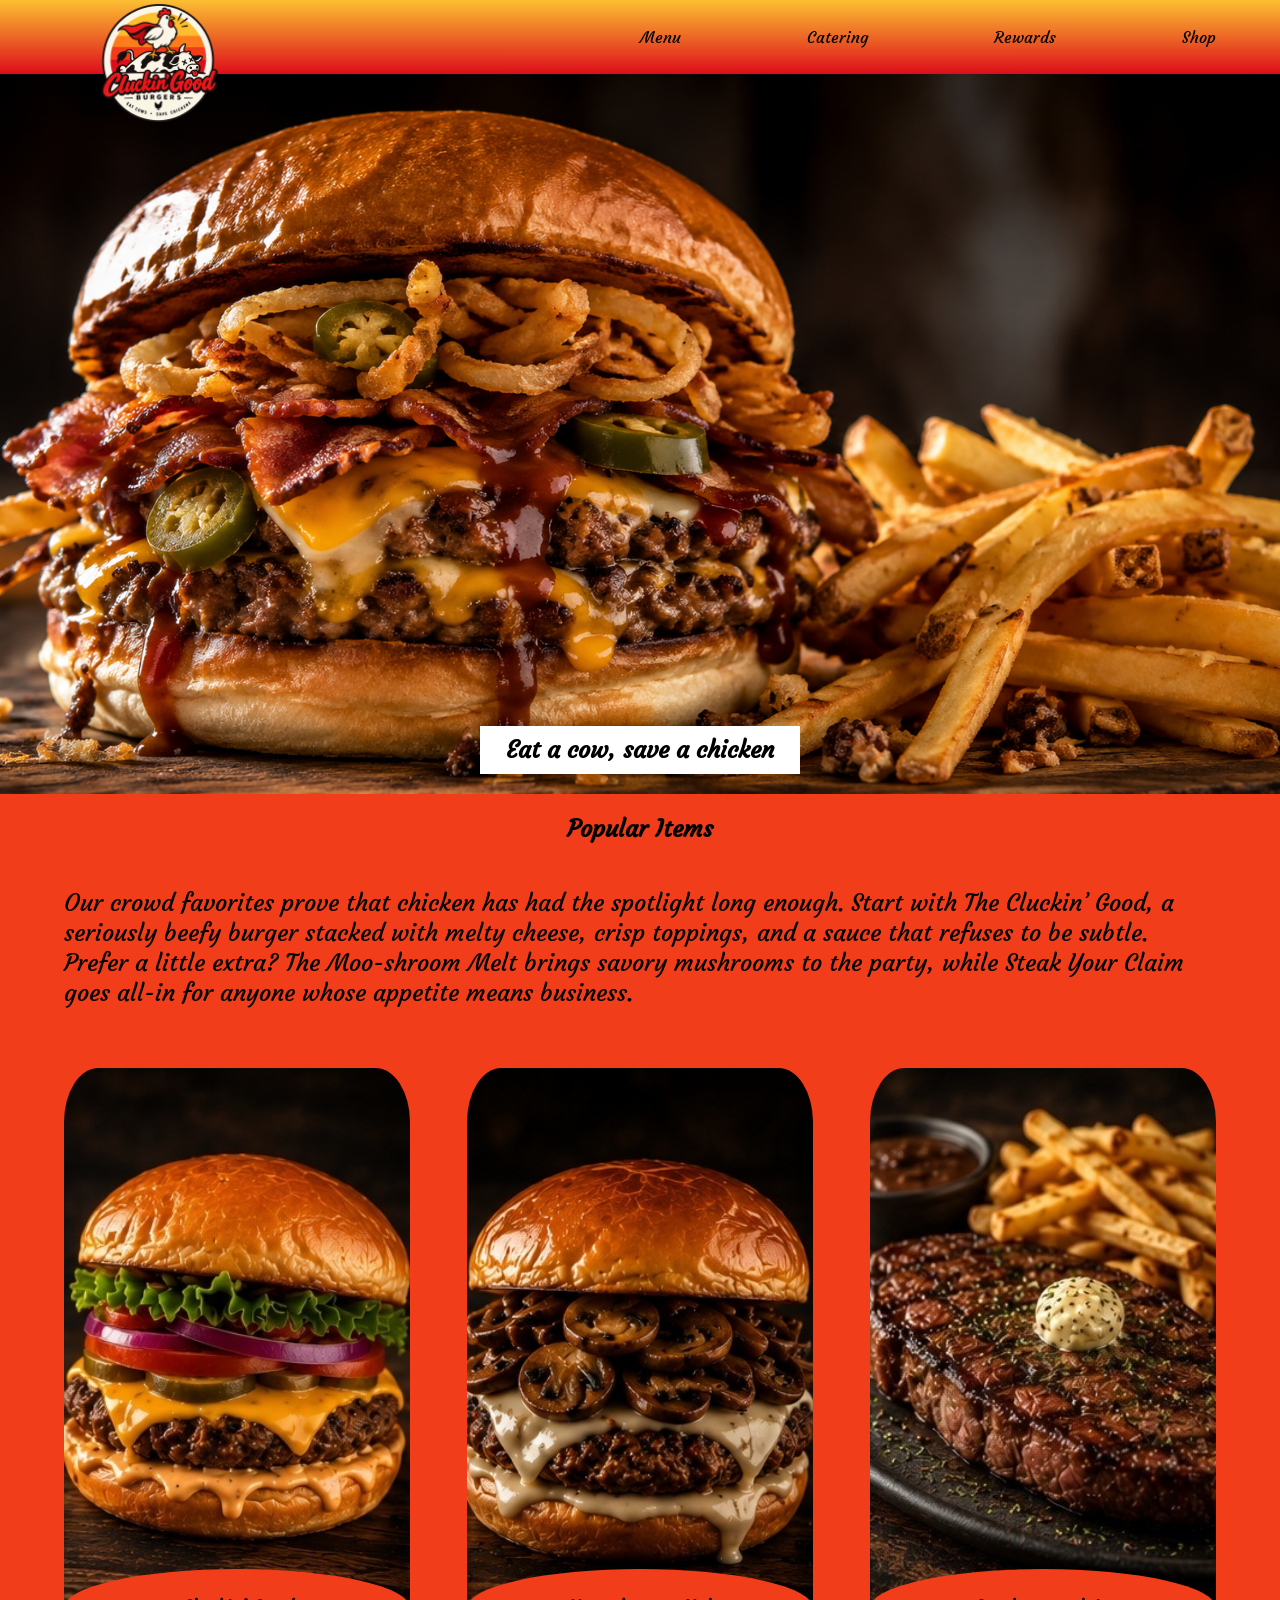
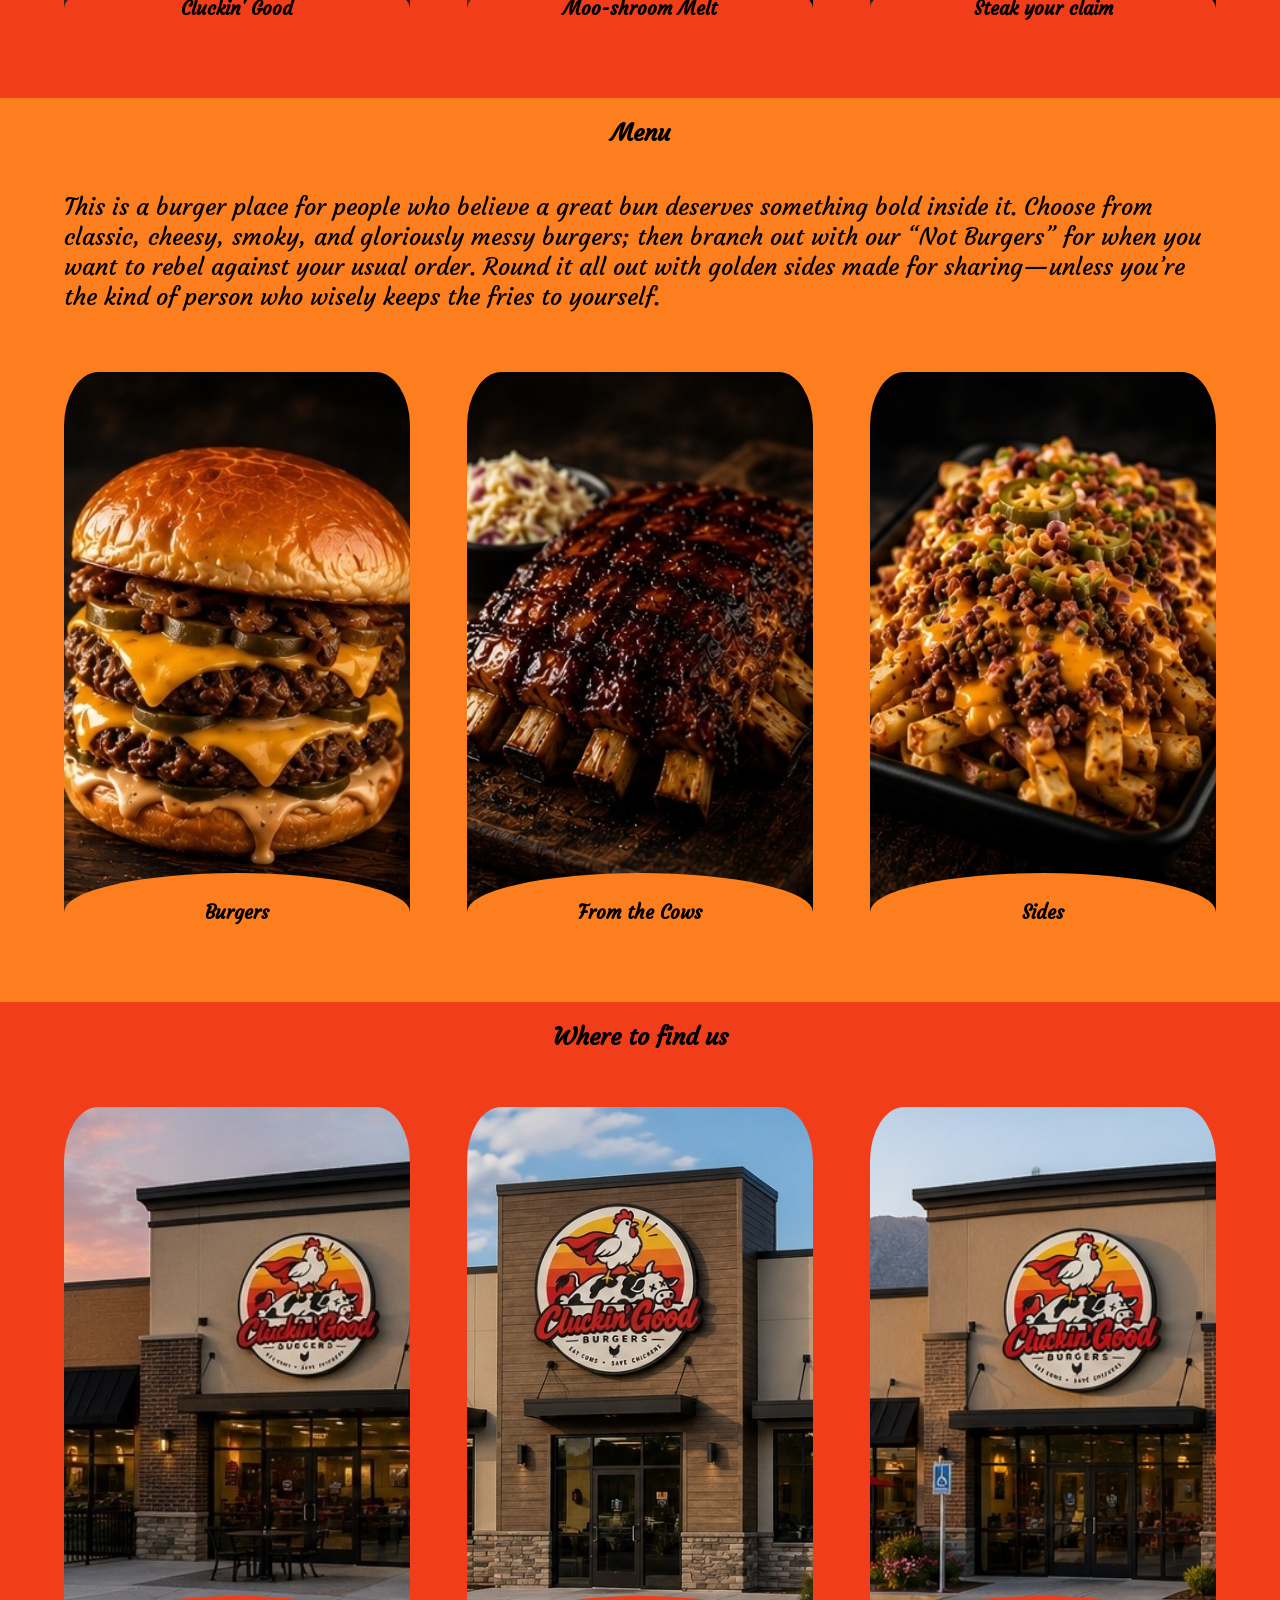
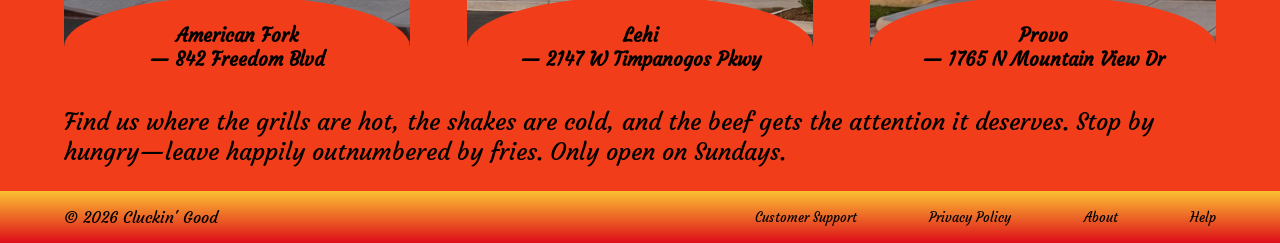
==== commit b46d8cb5: "added all html elements to menu.html" ====
--- a/index.html
+++ b/index.html
@@ -11,7 +11,7 @@
         <div class="navcontainer">
             <a class="logolink" href="#"><img class="logo" src="resources/logo.png" alt="the Cluckin' Good Logo"></a>
             <nav>
-                <a href="#">Menu</a>
+                <a href="menu.html">Menu</a>
                 <a href="#">Catering</a>
                 <a href="#">Rewards</a>
                 <a href="#">Shop</a>
--- a/style.css
+++ b/style.css
@@ -67,9 +67,11 @@
     transition: 1s;
 }
 
-/* a:hover {
-    font-family: "Yellowtail";
-} */
+a:hover {
+    background-image: linear-gradient(to bottom, rgb(232, 181, 106) 0, #99999900);
+    border-radius: 25%;
+    /* opacity: 50; */
+}
 
 .hero {
     width: 100%;
@@ -193,8 +195,10 @@
     text-align: center;
 }
 
+
+
 footer{
-    swidth: 100%;
+    width: 100%;
     display: flex;
     justify-content: center;
     align-items: center;
@@ -217,6 +221,7 @@
     justify-content: space-between;
     text-decoration: none;
     font-size: small;
+    list-style-type: none;
 }
 
 @media (max-width: 767px) {
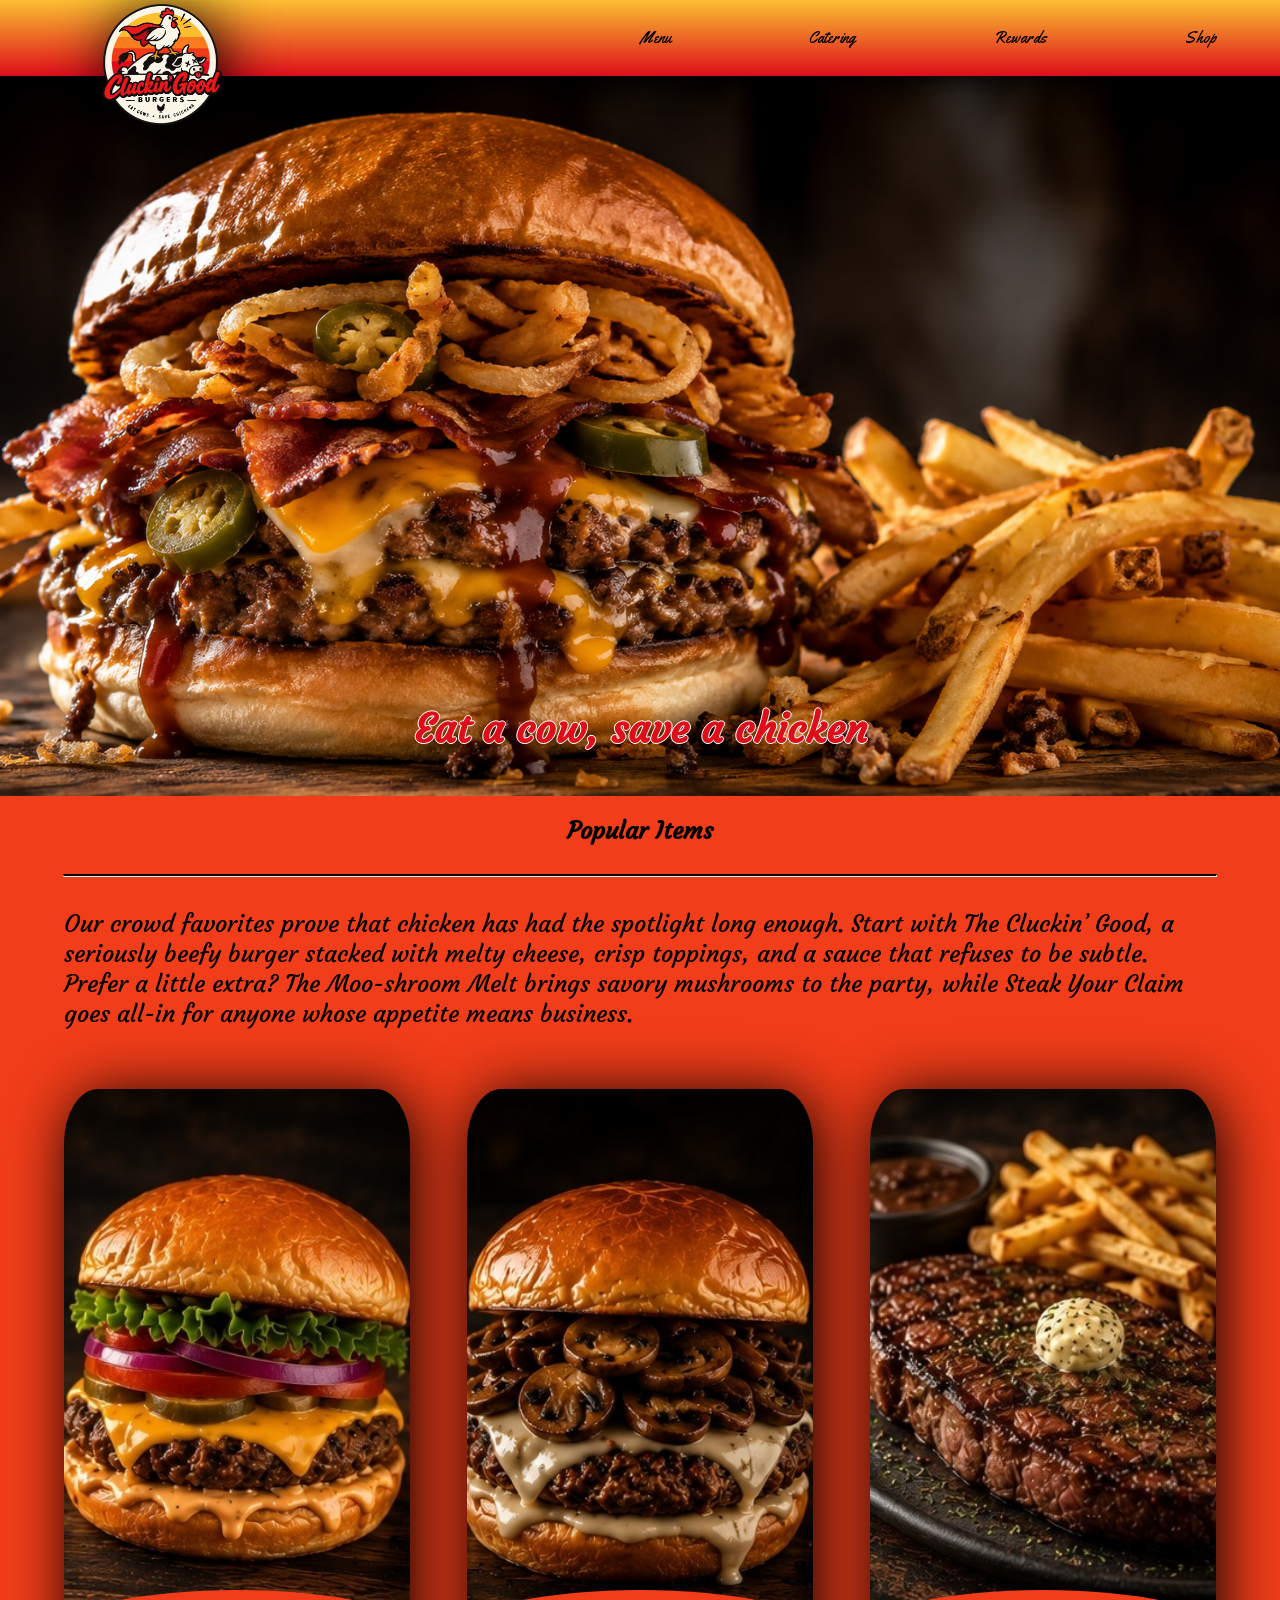
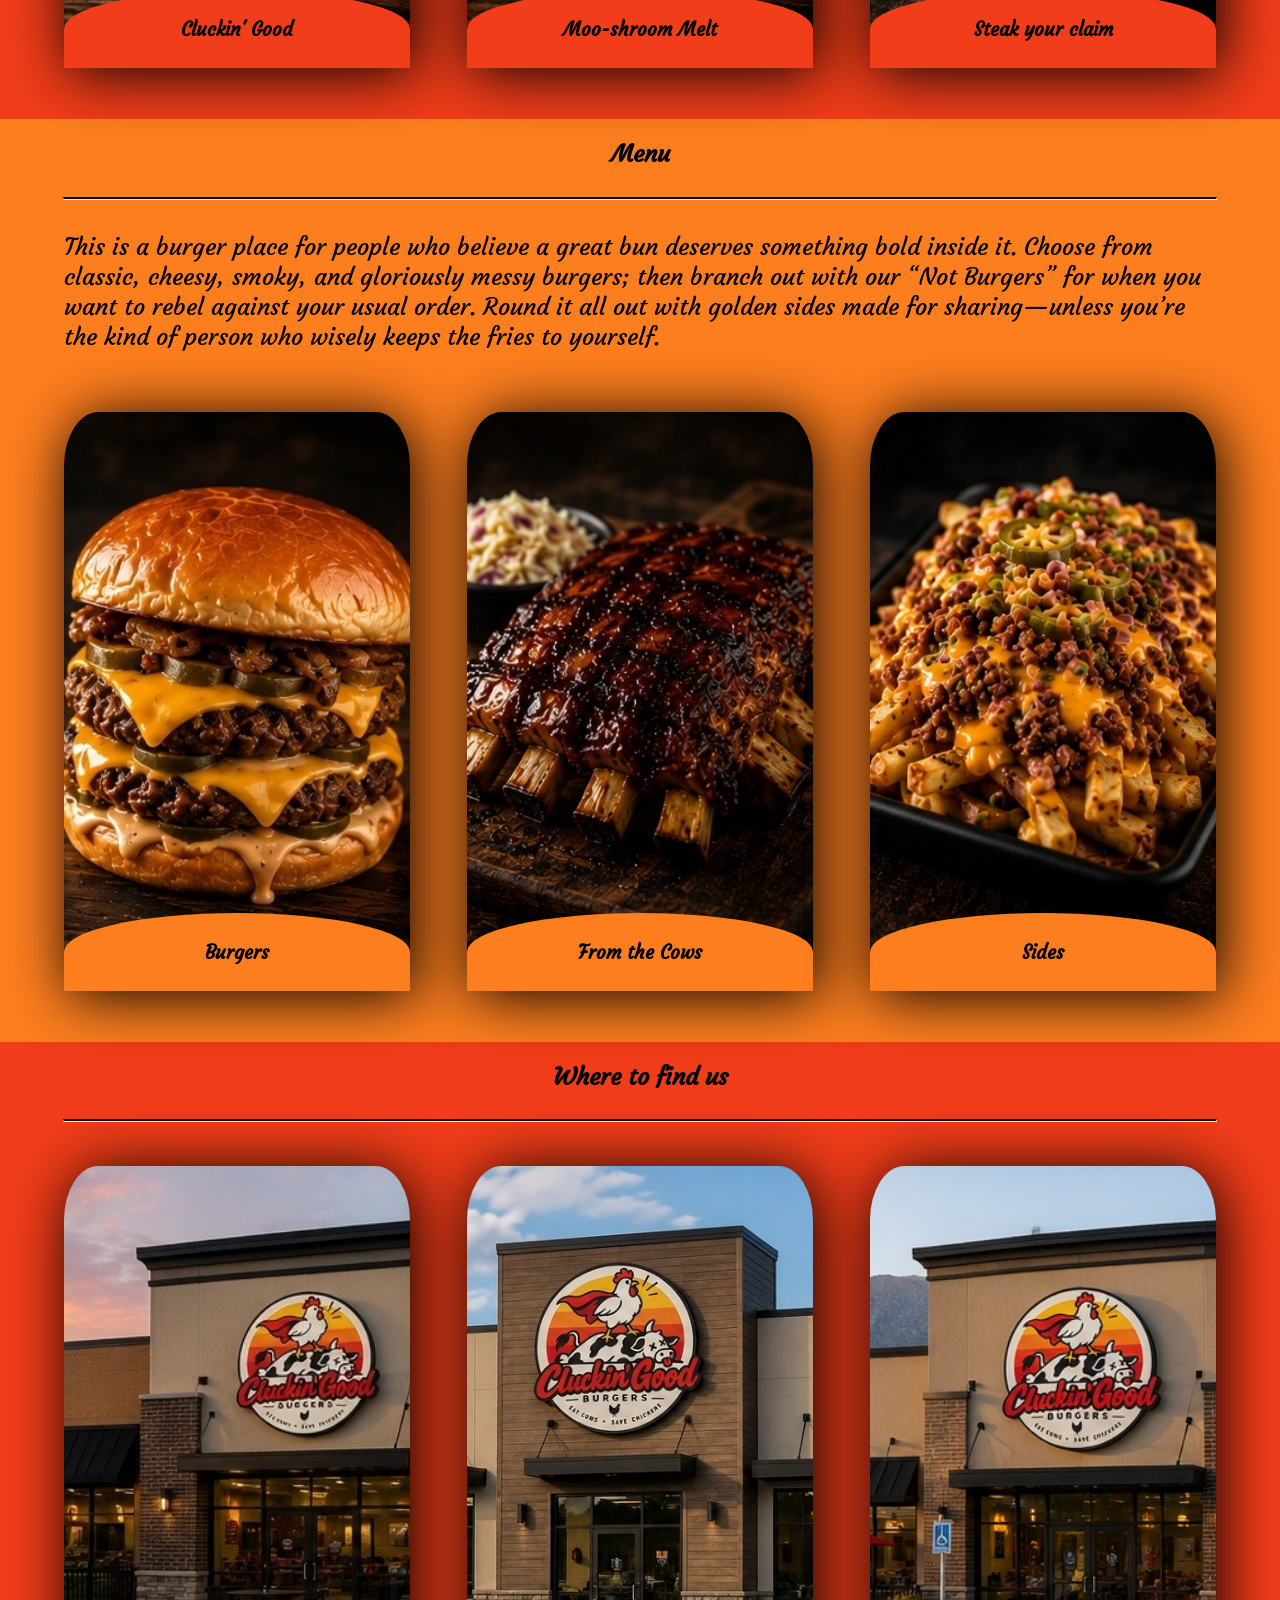
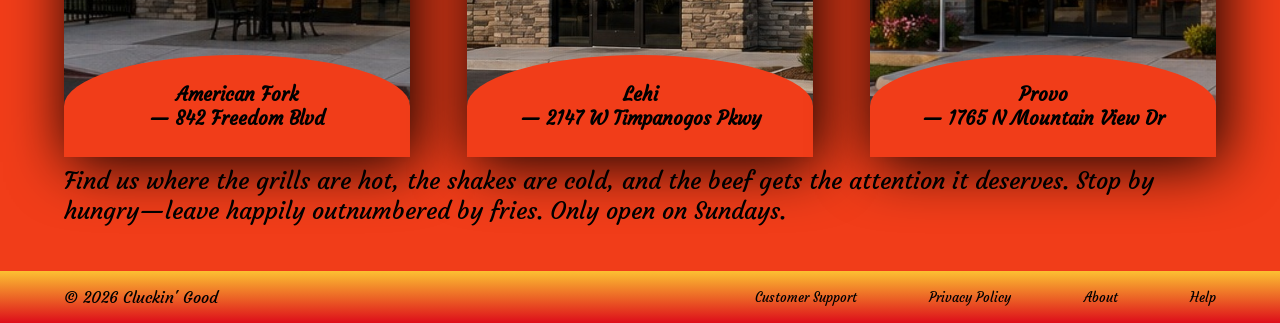
==== commit eb3287fc: "fixed syntax issues validators pointed out, got rid of unneccessary div's, added validator screensho" ====
--- a/index.html
+++ b/index.html
@@ -25,6 +25,7 @@
         <div class="sectcontainer">
             <section class="popular">
                 <h2>Popular Items</h2>
+                <hr>
                 <p>
                     Our crowd favorites prove that chicken has had the spotlight long enough.
                     Start with The Cluckin’ Good, a seriously beefy burger stacked with melty cheese,
@@ -50,7 +51,7 @@
         </div>
         <div class="sectcontainer">
             <section class="menu">
-                <h2>Menu</h2>
+                <h2>Menu</h2><hr>
                 <p>
                     This is a burger place for people who believe a great bun deserves something bold inside it.
                     Choose from classic, cheesy, smoky, and gloriously messy burgers; then branch out with our 
@@ -75,7 +76,7 @@
         </div>
         <div class="sectcontainer">
             <section class="location">
-                <h2>Where to find us</h2>
+                <h2>Where to find us</h2><hr>
                 <div class="localImg">
                     <figure class="image">
                         <img src="resources/cluckin_good_storefronts/cluckin_good_american_fork_storefront.jpg" alt="AF Storefront">
--- a/style.css
+++ b/style.css
@@ -25,7 +25,8 @@
     width: 100%;
     height: fit-content;
     background-image: linear-gradient(to bottom, #FCC032, #DD0D1A);
-    font-family: "Yellowtail", inherit;
+    font-family: "Yellowtail", sans-serif;
+    box-shadow: 5px 5px 30px;
 }
 
 .navcontainer {
@@ -38,7 +39,6 @@
 
 .logolink {
     width: 50%;
-    /* border-radius: 50%; */
     display: flex;
     justify-content: left;
     align-items: center;
@@ -50,6 +50,7 @@
     height: 170%;
     position: absolute;
     top: 0;
+    filter: drop-shadow(5px 5px 30px);
 }
 
 nav {
@@ -70,6 +71,7 @@
 a:hover {
     background-image: linear-gradient(to bottom, rgb(232, 181, 106) 0, #99999900);
     border-radius: 25%;
+     text-shadow: -1px 0 white, 0 1px white, 1px 0 white, 0 -1px white;
     /* opacity: 50; */
 }
 
@@ -85,8 +87,16 @@
 }
 
 h1 {
-    background-color: #fff;
+    background-color: #ffffff00;
+    font-size: 2.5rem;
     padding: 1vh 2vw;
+    color: #DD0D1A;
+    text-shadow: -1px 0 white, 0 1px white, 1px 0 white, 0 -1px white;
+}
+
+hr {
+    width: 90%;
+    border-top: 2px solid #000;
 }
 
 .sectcontainer{
@@ -140,6 +150,8 @@
     margin: 0;
     align-content: center;
     position: relative;
+    /* box-shadow: 5px 5px 30px; */
+    filter: drop-shadow(5px 5px 30px);
 }
 
 .image > img{
@@ -164,7 +176,7 @@
 }
 
 .location > p {
-    margin-bottom: 5vh 0;
+    margin-bottom: 5vh;
 }
 
 figcaption {
@@ -195,7 +207,75 @@
     text-align: center;
 }
 
-
+#menu {
+    font-size: 2.5rem;
+}
+
+.fullmenu {
+    background-color: #F13D19;
+}
+
+.menuImg {
+    display: flex;
+    flex-wrap: wrap;
+    justify-content: space-between;
+    align-items: center;
+}
+
+.menuImg >.image{
+    position: relative;
+    display: flex;
+    justify-content: center;
+    align-items: center;
+    height:auto;
+    aspect-ratio: 1;
+    width: clamp(180px, 30vw, 300px);
+    margin:3vh auto;
+}
+
+.menuImg img {
+    display: flex;
+    flex-direction: row;
+    align-items: center;
+    justify-content: center;
+    width: 100%;
+    height: 100%;
+    object-fit: cover;
+    margin: 0;
+    border-radius: 10%;
+}
+
+.im {
+    display: flex;
+    position: relative;
+    aspect-ratio: 1;
+    height: auto;
+    width: 100%;    
+    margin: 0;
+}
+
+.im > figcaption{
+    bottom: 0;
+    transform: none;
+    border-radius: 50% 50% 5% 5%;
+    background-color: #FD7E1F;
+}
+
+.meat {
+    text-align: center;
+    width: 95%;
+    color: #000;
+    background-color: #6b3913;
+    margin: 0 auto;
+    padding: 1vh 0;
+}
+
+.bun {
+    height: 4vh;
+    border-radius: 15% 15% 5% 5%;
+    background-color: #FD7E1F;
+    margin: 0;
+}
 
 footer{
     width: 100%;
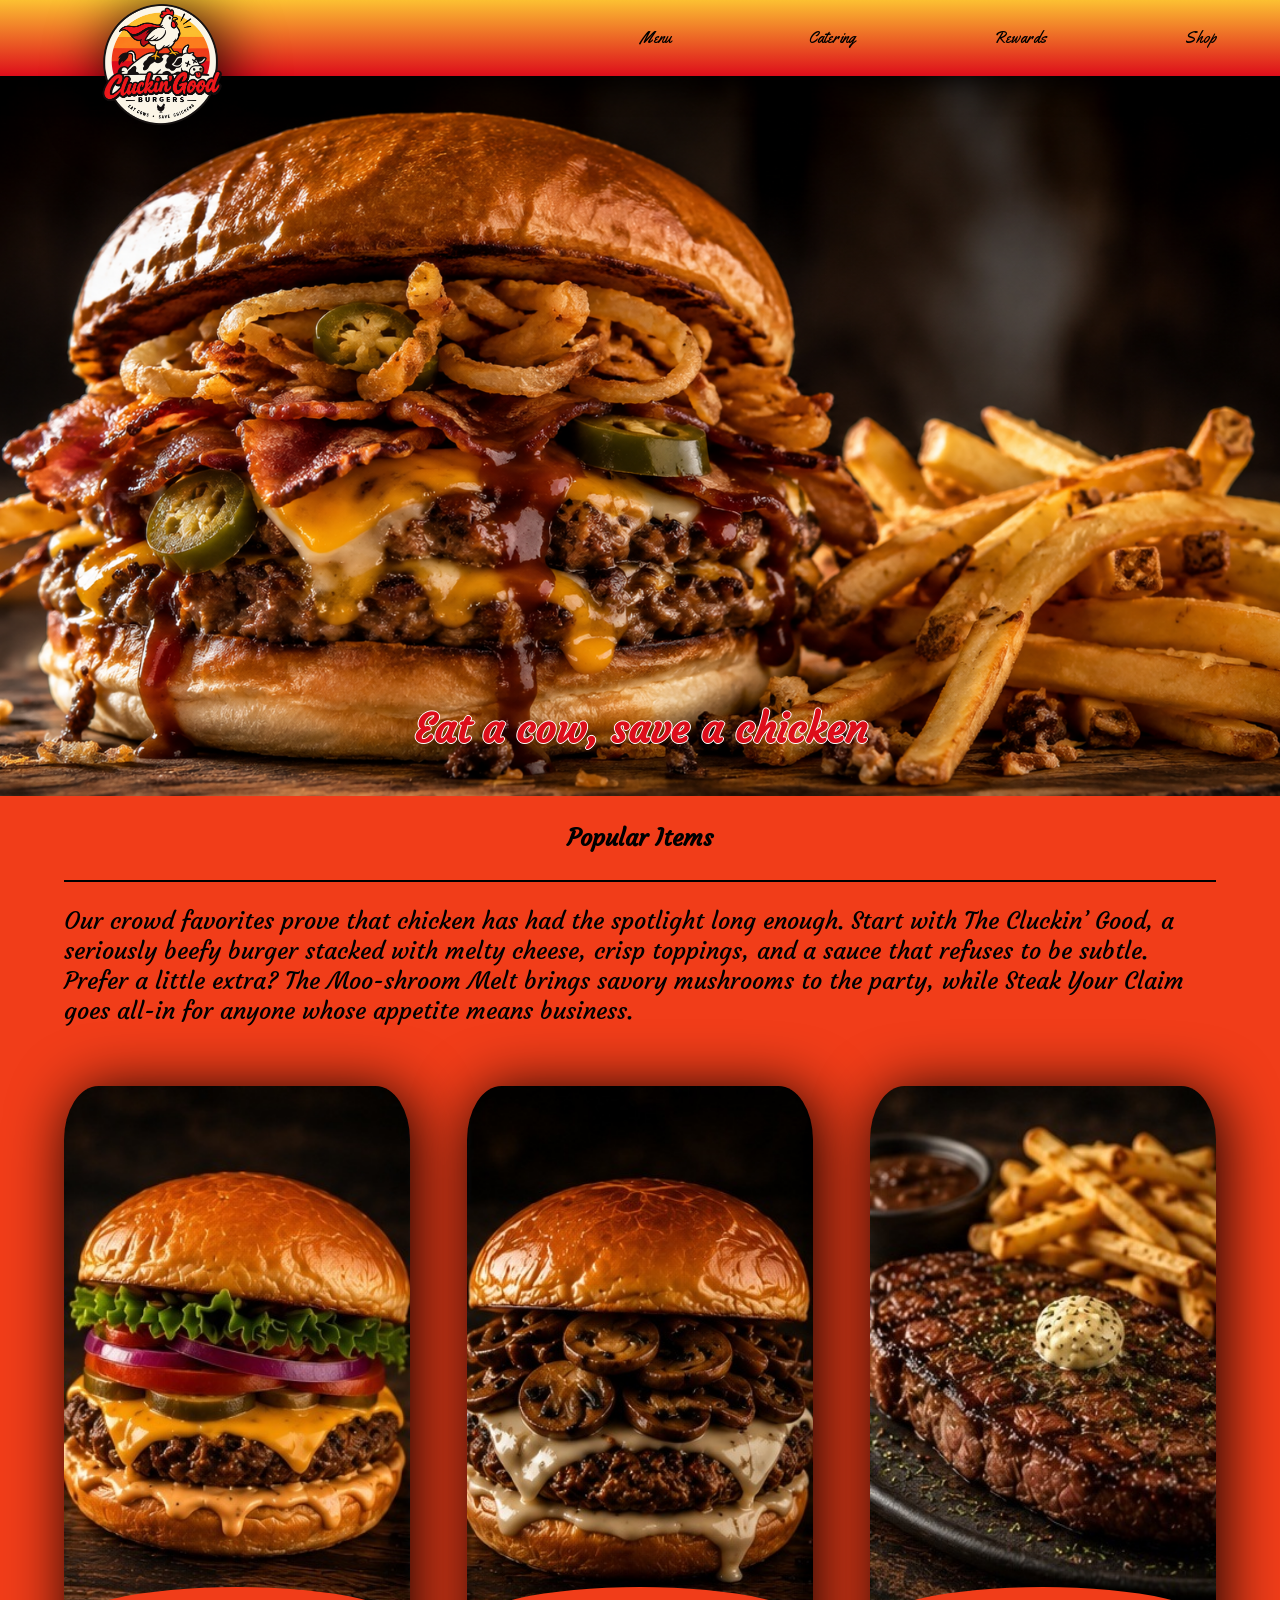
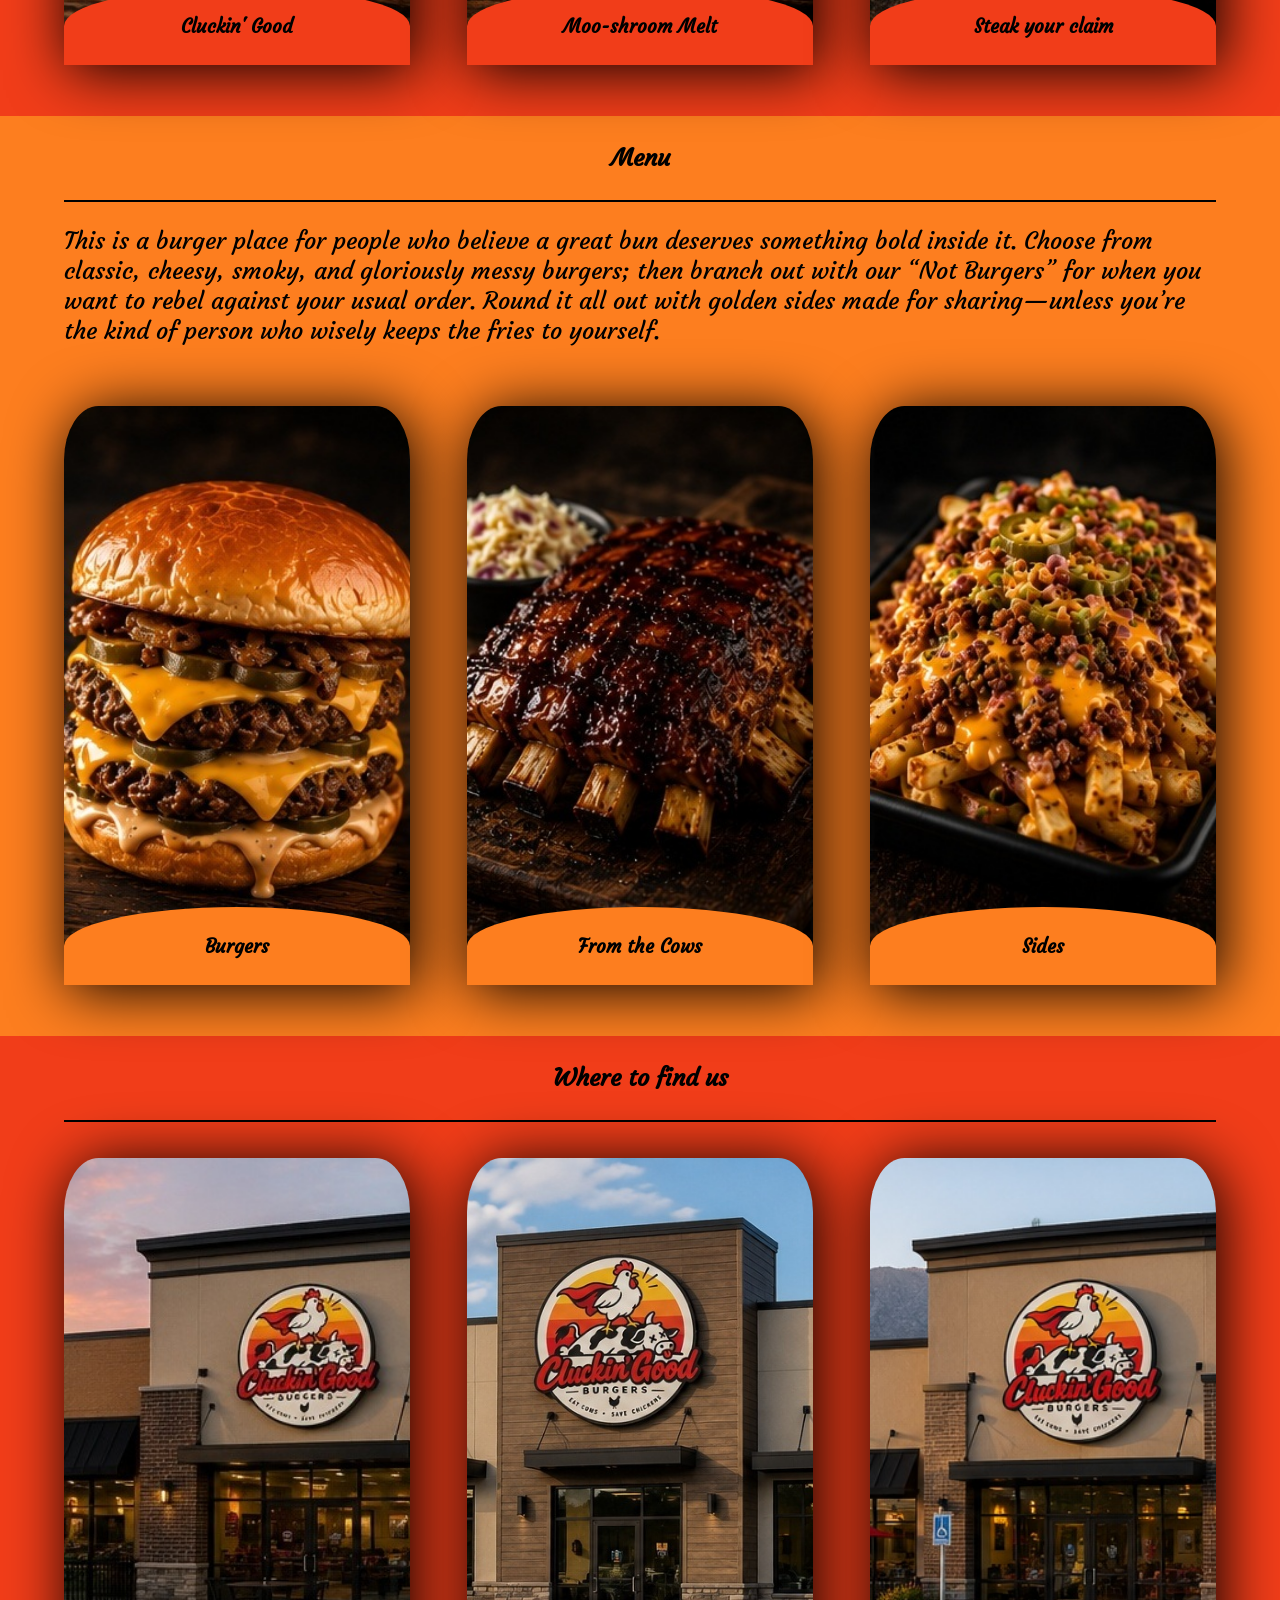
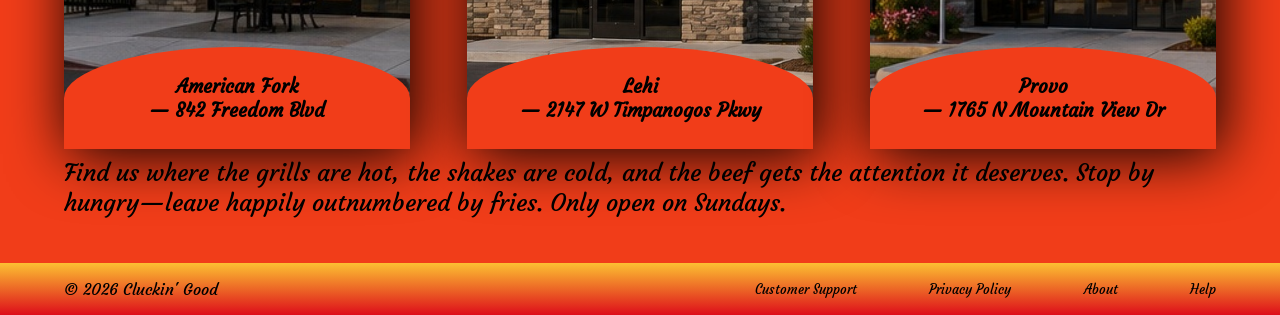
==== commit fb84a639: "changed images folder name, updated all src's to reflect that." ====
--- a/index.html
+++ b/index.html
@@ -35,15 +35,15 @@
                 </p>
                 <div class="popImg">
                     <figure class="image">
-                        <img src="resources/placeholder_images/01_cluckin_good_menu.jpg" alt="The Cluckin' Good">
+                        <img src="resources/images/01_cluckin_good_menu.jpg" alt="The Cluckin' Good">
                         <figcaption>Cluckin' Good</figcaption>
                     </figure>
                     <figure class="image">
-                        <img src="resources/placeholder_images/05_cluckin_good_menu.jpg" alt="The Moo-shroom Melt">
+                        <img src="resources/images/05_cluckin_good_menu.jpg" alt="The Moo-shroom Melt">
                         <figcaption>Moo-shroom Melt</figcaption>
                     </figure>
                     <figure class="image">
-                        <img src="resources/placeholder_images/07_cluckin_good_menu.jpg" alt="The Steak your claim">
+                        <img src="resources/images/07_cluckin_good_menu.jpg" alt="The Steak your claim">
                         <figcaption>Steak your claim</figcaption>
                     </figure>
                 </div>
@@ -60,15 +60,15 @@
                 </p>
                 <div class="dealImg">
                     <figure class="image">
-                        <img src="resources/placeholder_images/02_cluckin_good_menu.jpg" alt="Burgers">
+                        <img src="resources/images/02_cluckin_good_menu.jpg" alt="Burgers">
                         <figcaption>Burgers</figcaption>
                     </figure>
                     <figure class="image">
-                        <img src="resources/placeholder_images/08_cluckin_good_menu.jpg" alt="Not Burgers">
+                        <img src="resources/images/08_cluckin_good_menu.jpg" alt="Not Burgers">
                         <figcaption>From the Cows</figcaption>
                     </figure>
                     <figure class="image">
-                        <img src="resources/placeholder_images/10_cluckin_good_menu.jpg" alt="Sides">
+                        <img src="resources/images/10_cluckin_good_menu.jpg" alt="Sides">
                         <figcaption>Sides</figcaption>
                     </figure>
                 </div>
@@ -110,4 +110,4 @@
             </div>
     </footer>
 </body>
-</html>+</html>
--- a/style.css
+++ b/style.css
@@ -69,8 +69,7 @@
 }
 
 a:hover {
-    background-image: linear-gradient(to bottom, rgb(232, 181, 106) 0, #99999900);
-    border-radius: 25%;
+    /* border-radius: 25%; */
      text-shadow: -1px 0 white, 0 1px white, 1px 0 white, 0 -1px white;
     /* opacity: 50; */
 }
@@ -95,7 +94,9 @@
 }
 
 hr {
-    width: 90%;
+    margin: 0 auto;
+    width: 90%;
+    border: none;
     border-top: 2px solid #000;
 }
 
@@ -211,8 +212,13 @@
     font-size: 2.5rem;
 }
 
+main{
+    background-color: #F13D19;
+}
+
 .fullmenu {
     background-color: #F13D19;
+    margin: 0;
 }
 
 .menuImg {
@@ -268,6 +274,7 @@
     background-color: #6b3913;
     margin: 0 auto;
     padding: 1vh 0;
+    border-radius: 5%;
 }
 
 .bun {
@@ -275,6 +282,33 @@
     border-radius: 15% 15% 5% 5%;
     background-color: #FD7E1F;
     margin: 0;
+}
+
+.gif {
+    background-color: #FD7E1F;
+    margin: 0;
+    display: flex;
+    flex-direction: column;
+    justify-content: center;
+
+
+}
+
+#takeout, h2{
+    width: 90%;
+    display: flex;
+    justify-content: center;
+    align-items: center;
+    margin: 3vh auto;
+}
+
+.menu-ending {
+    width: 90%;
+    max-width: 1200px;
+    display: block;
+    margin: 3vh auto;
+    border-radius: 10%;
+    filter: drop-shadow(2px 2px 20px);
 }
 
 footer{
